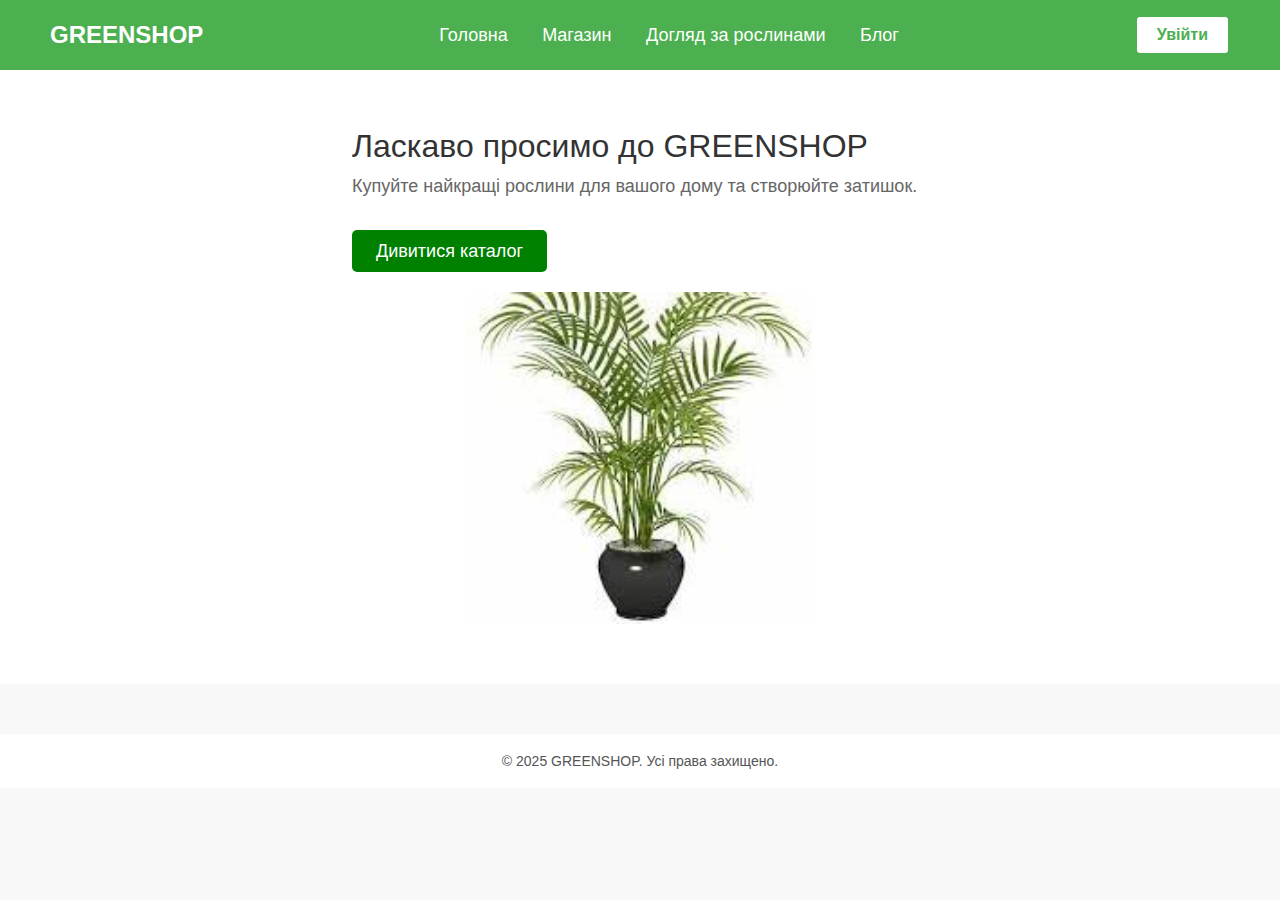
==== index.html @ 8163d5f7 "ДЗ 6.1. Практика inline-block" ====
<!DOCTYPE html>
<html lang="uk">
<head>
    <meta charset="UTF-8">
    <meta name="viewport" content="width=device-width, initial-scale=1.0">
    <title>GREENSHOP</title>
    <link rel="stylesheet" href="css/normalize.css">
    <link rel="stylesheet" href="css/reset.css">
    <link rel="stylesheet" href="css/styles.css">
</head>
<body>
<header class="header">
    <h1 class="logo">GREENSHOP</h1>
    <nav class="nav">
        <ul>
            <li><a href="#">Головна</a></li>
            <li><a href="#">Магазин</a></li>
            <li><a href="#">Догляд за рослинами</a></li>
            <li><a href="#">Блог</a></li>
        </ul>
    </nav>
    <a href="#" class="login-btn">Увійти</a>
</header>
<section class="main-section">
    <div class="text-content">
        <h2>Ласкаво просимо до GREENSHOP</h2>
        <p>Купуйте найкращі рослини для вашого дому та створюйте затишок.</p>
        <a href="#" class="shop-btn">Дивитися каталог</a>
    </div>
    <div class="image-content">
        <img src="images/palm.png" alt="Кімнатна рослина">
    </div>
</section>
<footer class="footer">
    <p>&copy; 2025 GREENSHOP. Усі права захищено.</p>
</footer>

</body>
</html>
---- css/styles.css ----
body {
    font-family: Arial, sans-serif;
    margin: 0;
    padding: 0;
    text-align: center;
    background-color: #f8f8f8;
}
.container {
    width: 80%;
    max-width: 1200px;
    margin: 0 auto;
    text-align: center;
}
.header {
    background: #4CAF50;
    padding: 15px 0;
    text-align: center;
    display: flex;
    justify-content: space-between;
    align-items: center;
    padding: 15px 50px;
}
.logo {
    font-size: 24px;
    font-weight: bold;
    color: white;
}
.nav ul {
    list-style: none;
    padding: 0;
    margin: 0;
}
.nav ul li {
    display: inline-block;
    margin: 0 15px;
}
.nav ul li a {
    color: white;
    text-decoration: none;
    font-size: 18px;
}
.login-btn {
    background: white;
    color: #4CAF50;
    padding: 10px 20px;
    border-radius: 5px;
    text-decoration: none;
    font-weight: bold;
    border: 2px solid #4CAF50;
    transition: 0.3s;
}
.login-btn:hover {
    background: #4CAF50;
    color: white;
}
.main-section {
    padding: 50px 0;
    background: white;
    text-align: center;
    display: flex;
    justify-content: center;
    align-items: center;
    flex-direction: column;
}
.text-content, .image-content {
    display: inline-block;
    vertical-align: middle;
    width: 45%;
    margin: 10px;
    text-align: left;
}
.text-content h2 {
    font-size: 32px;
    color: #333;
}
.text-content p {
    font-size: 18px;
    color: #666;
    margin: 15px 0;
}
.shop-btn {
    display: inline-block;
    background: green;
    color: white;
    padding: 12px 24px;
    text-decoration: none;
    font-size: 18px;
    border-radius: 5px;
    margin-top: 20px;
    transition: 0.3s;
}

.shop-btn:hover {
    background: darkgreen;
}

.image-content img {
    width: 100%;
    max-width: 350px;
    height: auto;
    border-radius: 10px;
    display: block;
    margin: 0 auto;
}
.footer {
    text-align: center;
    padding: 20px;
    background: #fff;
    margin-top: 50px;
    font-size: 14px;
    color: #555;
}
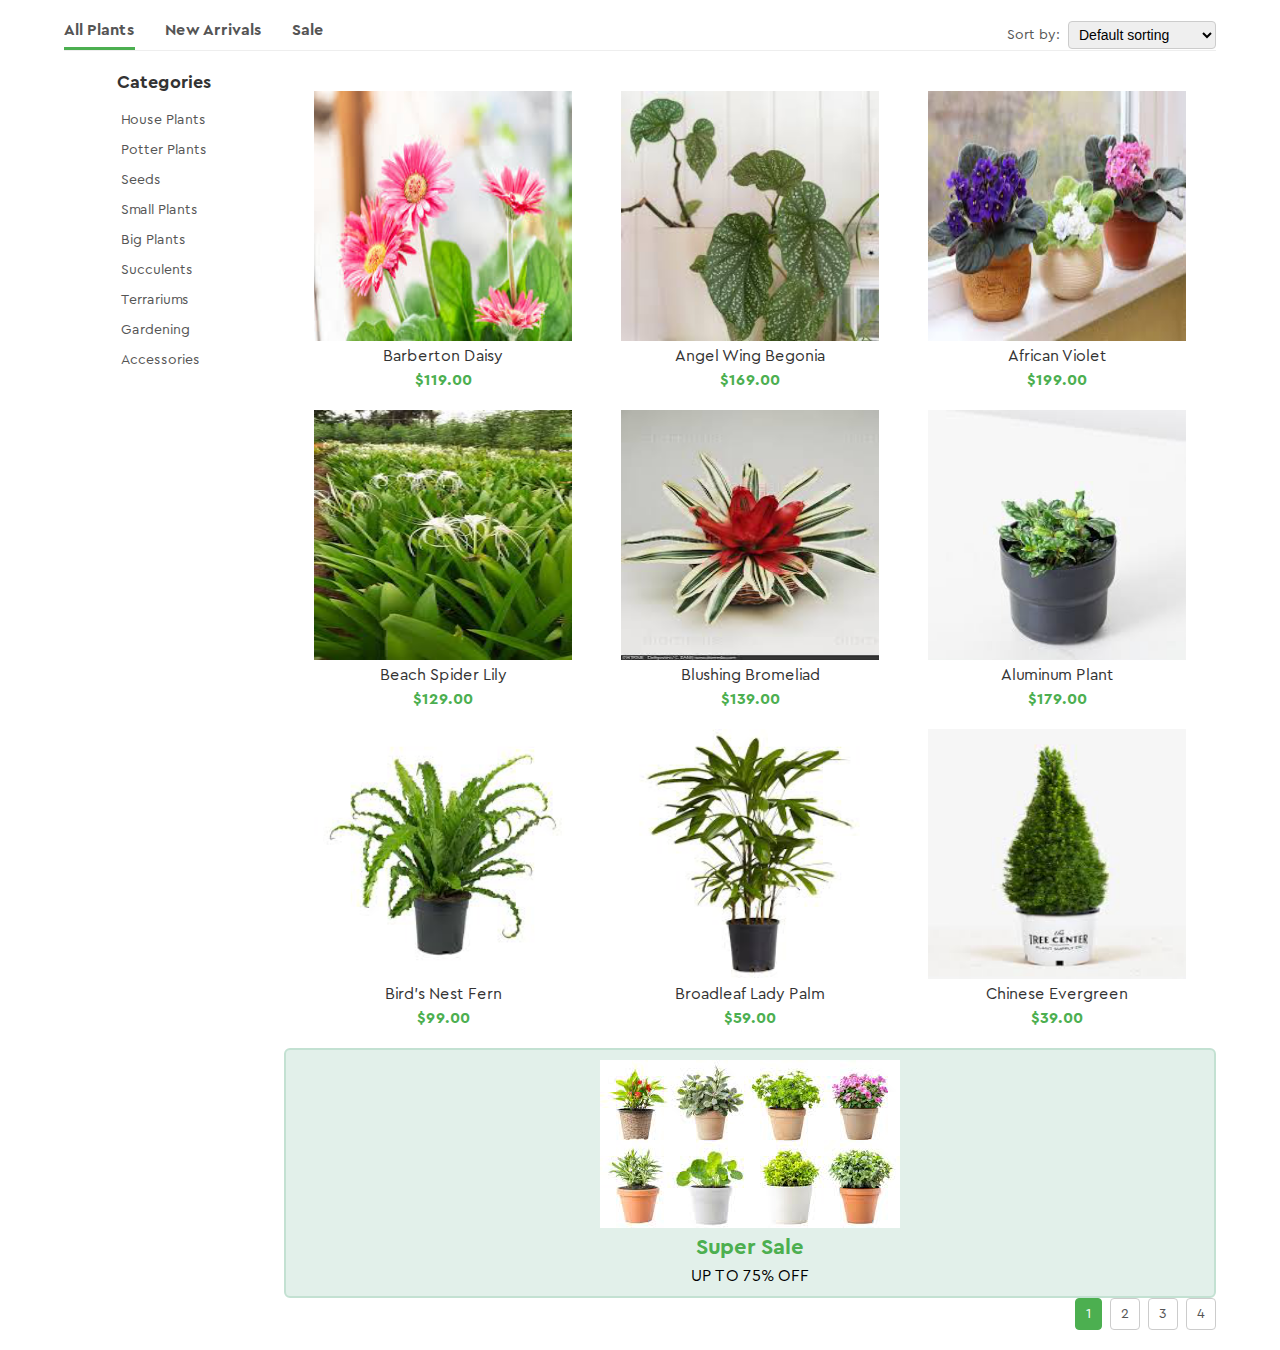
==== commit 20998d73: "ДЗ 7.1. Практика Float та підключення шрифтів" ====
--- a/index.html
+++ b/index.html
@@ -1,39 +1,117 @@
 <!DOCTYPE html>
-<html lang="uk">
+<html lang="en">
 <head>
     <meta charset="UTF-8">
+    <title>GreenShop - Categories</title>
     <meta name="viewport" content="width=device-width, initial-scale=1.0">
-    <title>GREENSHOP</title>
-    <link rel="stylesheet" href="css/normalize.css">
-    <link rel="stylesheet" href="css/reset.css">
     <link rel="stylesheet" href="css/styles.css">
 </head>
 <body>
-<header class="header">
-    <h1 class="logo">GREENSHOP</h1>
-    <nav class="nav">
-        <ul>
-            <li><a href="#">Головна</a></li>
-            <li><a href="#">Магазин</a></li>
-            <li><a href="#">Догляд за рослинами</a></li>
-            <li><a href="#">Блог</a></li>
-        </ul>
-    </nav>
-    <a href="#" class="login-btn">Увійти</a>
-</header>
-<section class="main-section">
-    <div class="text-content">
-        <h2>Ласкаво просимо до GREENSHOP</h2>
-        <p>Купуйте найкращі рослини для вашого дому та створюйте затишок.</p>
-        <a href="#" class="shop-btn">Дивитися каталог</a>
+
+<div class="container">
+    <div class="top-bar">
+        <div class="nav-tabs">
+            <div class="nav-tab active">All Plants</div>
+            <div class="nav-tab">New Arrivals</div>
+            <div class="nav-tab">Sale</div>
+        </div>
+        <div class="sort-box">
+            <span>Sort by:</span>
+            <select>
+                <option value="default">Default sorting</option>
+                <option value="price_asc">Price: Low to High</option>
+                <option value="price_desc">Price: High to Low</option>
+            </select>
+        </div>
     </div>
-    <div class="image-content">
-        <img src="images/palm.png" alt="Кімнатна рослина">
+    <div class="shop-layout">
+        <aside class="sidebar">
+            <h3>Categories</h3>
+            <ul>
+                <li><a href="#">House Plants</a></li>
+                <li><a href="#">Potter Plants</a></li>
+                <li><a href="#">Seeds</a></li>
+                <li><a href="#">Small Plants</a></li>
+                <li><a href="#">Big Plants</a></li>
+                <li><a href="#">Succulents</a></li>
+                <li><a href="#">Terrariums</a></li>
+                <li><a href="#">Gardening</a></li>
+                <li><a href="#">Accessories</a></li>
+            </ul>
+        </aside>
+        <div class="main-content">
+            <div class="image-container">
+                <div class="product-card">
+                    <img src="images/plant1.png" alt="Barberton Daisy">
+                    <h4 class="product-card__title">Barberton Daisy</h4>
+                    <p class="product-card__price">$119.00</p>
+                </div>
+
+                <div class="product-card">
+                    <img src="images/plant2.png" alt="Angel Wing Begonia">
+                    <h4 class="product-card__title">Angel Wing Begonia</h4>
+                    <p class="product-card__price">$169.00</p>
+                </div>
+
+                <div class="product-card">
+                    <img src="images/plant3.png" alt="African Violet">
+                    <h4 class="product-card__title">African Violet</h4>
+                    <p class="product-card__price">$199.00</p>
+                </div>
+
+                <div class="product-card">
+                    <img src="images/plant4.png" alt="Beach Spider Lily">
+                    <h4 class="product-card__title">Beach Spider Lily</h4>
+                    <p class="product-card__price">$129.00</p>
+                </div>
+
+                <div class="product-card">
+                    <img src="images/plant5.png" alt="Blushing Bromeliad">
+                    <h4 class="product-card__title">Blushing Bromeliad</h4>
+                    <p class="product-card__price">$139.00</p>
+                </div>
+
+                <div class="product-card">
+                    <img src="images/plant6.png" alt="Aluminum Plant">
+                    <h4 class="product-card__title">Aluminum Plant</h4>
+                    <p class="product-card__price">$179.00</p>
+                </div>
+
+                <div class="product-card">
+                    <img src="images/plant7.png" alt="Bird's Nest Fern">
+                    <h4 class="product-card__title">Bird's Nest Fern</h4>
+                    <p class="product-card__price">$99.00</p>
+                </div>
+
+                <div class="product-card">
+                    <img src="images/plant8.png" alt="Broadleaf Lady Palm">
+                    <h4 class="product-card__title">Broadleaf Lady Palm</h4>
+                    <p class="product-card__price">$59.00</p>
+                </div>
+
+                <div class="product-card">
+                    <img src="images/plant9.png" alt="Chinese Evergreen">
+                    <h4 class="product-card__title">Chinese Evergreen</h4>
+                    <p class="product-card__price">$39.00</p>
+                </div>
+            </div>
+            <div class="sale-banner">
+                <img src="images/sale-plant.png" alt="Sale Plant">
+                <div class="sale-content">
+                    <h2>Super Sale</h2>
+                    <p>UP TO 75% OFF</p>
+                </div>
+            </div>
+            <div class="pagination">
+                <a href="#" class="active">1</a>
+                <a href="#">2</a>
+                <a href="#">3</a>
+                <a href="#">4</a>
+            </div>
+
+        </div>
     </div>
-</section>
-<footer class="footer">
-    <p>&copy; 2025 GREENSHOP. Усі права захищено.</p>
-</footer>
+</div>
 
 </body>
 </html>--- a/css/styles.css
+++ b/css/styles.css
@@ -1,112 +1,233 @@
-body {
-    font-family: Arial, sans-serif;
+@font-face {
+    font-family: 'CeraPro';
+    src: url('../fonts/CeraPro-Regular.woff2') format('woff2'),
+    url('../fonts/CeraPro-Regular.woff') format('woff');
+    font-weight: 400;
+    font-style: normal;
+}
+
+@font-face {
+    font-family: 'CeraPro';
+    src: url('../fonts/CeraPro-Bold.woff2') format('woff2'),
+    url('../fonts/CeraPro-Bold.woff') format('woff');
+    font-weight: 700;
+    font-style: normal;
+}
+* {
     margin: 0;
     padding: 0;
-    text-align: center;
-    background-color: #f8f8f8;
+    box-sizing: border-box;
+}
+
+body {
+    font-family: 'CeraPro', sans-serif;
+    font-weight: 400;
+    background-color: #fff;
+    color: #333;
+}
+
+a {
+    text-decoration: none;
+    color: inherit;
 }
 .container {
-    width: 80%;
+    width: 90%;
     max-width: 1200px;
     margin: 0 auto;
+    padding: 20px 0;
+}
+.top-bar {
+    display: flex;
+    align-items: center;
+    justify-content: space-between;
+    margin-bottom: 20px;
+    border-bottom: 1px solid #eee;
+}
+
+.nav-tabs {
+    display: flex;
+    gap: 30px;
+}
+
+.nav-tab {
+    position: relative;
+    padding-bottom: 10px;
+    font-weight: 600;
+    color: #555;
+    cursor: pointer;
+}
+
+.nav-tab.active::after {
+    content: "";
+    position: absolute;
+    left: 0;
+    bottom: 0;
+    width: 100%;
+    height: 3px;
+    background-color: #4CAF50;
+}
+
+.sort-box {
+    display: flex;
+    align-items: center;
+    gap: 8px;
+    font-size: 14px;
+    color: #555;
+}
+
+.sort-box select {
+    padding: 4px 6px;
+    font-size: 14px;
+    border: 1px solid #ccc;
+    border-radius: 4px;
+    outline: none;
+}
+
+.shop-layout {
+    display: flex;
+    gap: 20px;
+    margin-top: 20px;
+}
+
+.sidebar {
+    width: 200px;
+    flex-shrink: 0;
+}
+
+.sidebar h3 {
+    margin-bottom: 15px;
+    font-size: 18px;
+    font-weight: 700;
+}
+
+.sidebar ul {
+    list-style: none;
+    margin-bottom: 30px;
+}
+
+.sidebar li {
+    margin-bottom: 10px;
+}
+
+.sidebar li a {
+    color: #555;
+    font-size: 14px;
+    transition: color 0.2s ease;
+}
+.sidebar li a:hover {
+    color: #4CAF50;
+}
+.main-content {
+    flex: 1;
+}
+.products-grid {
+    display: grid;
+    grid-template-columns: repeat(auto-fill, minmax(200px, 1fr));
+    gap: 20px;
+    margin-bottom: 30px;
+}
+
+.product-card {
     text-align: center;
 }
-.header {
-    background: #4CAF50;
-    padding: 15px 0;
+.image-container {
+    display: flex;
+    flex-wrap: wrap;
+    justify-content: space-between;
+    gap: 20px;
+    padding: 20px;
+}
+
+.image-container img {
+    width: 258px;
+    height: 250px;
+    margin-left: 10px;
+    margin-right:10px;
+}
+.product-card__title {
+    font-size: 16px;
+    font-weight: 400;
+    margin-bottom: 4px;
+}
+
+.product-card__price {
+    font-size: 16px;
+    font-weight: 600;
+    color: #4CAF50;
+}
+
+.sidebar {
+    width: 200px;
+    flex-shrink: 0;
+    display: flex;
+    flex-direction: column;
+    align-items: center;
+    height: 100%;
+}
+
+.sidebar ul {
+    flex-grow: 1;
+}
+
+.sale-banner {
+    margin-top: auto;
+    width: 100%;
+    background-color: #E2F0EA;
+    border: 2px solid #c3e1d2;
+    border-radius: 6px;
+    padding: 10px;
     text-align: center;
-    display: flex;
-    justify-content: space-between;
-    align-items: center;
-    padding: 15px 50px;
-}
-.logo {
-    font-size: 24px;
-    font-weight: bold;
-    color: white;
-}
-.nav ul {
-    list-style: none;
-    padding: 0;
-    margin: 0;
-}
-.nav ul li {
+}
+.sale-banner img {
+    max-width: 100%;
+    height: auto;
+}
+.sale-content h2 {
+    font-size: 22px;
+    font-weight: 700;
+    color: #4CAF50;
+    margin-bottom: 5px;
+}
+.sale-content p {
+    font-size: 16px;
+    font-weight: 500;
+    color: black;
+}
+
+.pagination {
+    display: flex;
+    gap: 8px;
+    justify-content: flex-end;
+}
+
+.pagination a {
     display: inline-block;
-    margin: 0 15px;
-}
-.nav ul li a {
-    color: white;
-    text-decoration: none;
-    font-size: 18px;
-}
-.login-btn {
-    background: white;
-    color: #4CAF50;
-    padding: 10px 20px;
-    border-radius: 5px;
-    text-decoration: none;
-    font-weight: bold;
-    border: 2px solid #4CAF50;
-    transition: 0.3s;
-}
-.login-btn:hover {
-    background: #4CAF50;
-    color: white;
-}
-.main-section {
-    padding: 50px 0;
-    background: white;
-    text-align: center;
-    display: flex;
-    justify-content: center;
-    align-items: center;
-    flex-direction: column;
-}
-.text-content, .image-content {
-    display: inline-block;
-    vertical-align: middle;
-    width: 45%;
-    margin: 10px;
-    text-align: left;
-}
-.text-content h2 {
-    font-size: 32px;
-    color: #333;
-}
-.text-content p {
-    font-size: 18px;
-    color: #666;
-    margin: 15px 0;
-}
-.shop-btn {
-    display: inline-block;
-    background: green;
-    color: white;
-    padding: 12px 24px;
-    text-decoration: none;
-    font-size: 18px;
-    border-radius: 5px;
-    margin-top: 20px;
-    transition: 0.3s;
-}
-
-.shop-btn:hover {
-    background: darkgreen;
-}
-
-.image-content img {
-    width: 100%;
-    max-width: 350px;
-    height: auto;
-    border-radius: 10px;
-    display: block;
-    margin: 0 auto;
-}
-.footer {
-    text-align: center;
-    padding: 20px;
-    background: #fff;
-    margin-top: 50px;
-    font-size: 14px;
-    color: #555;
+    padding: 6px 10px;
+    border: 1px solid #ccc;
+    border-radius: 4px;
+    color: #555;
+    font-size: 14px;
+    transition: background-color 0.2s ease;
+}
+
+.pagination a:hover {
+    background-color: #4CAF50;
+    color: #fff;
+    border-color: #4CAF50;
+}
+
+.pagination a.active {
+    background-color: #4CAF50;
+    color: #fff;
+    border-color: #4CAF50;
+}
+
+@media (max-width: 768px) {
+    .shop-layout {
+        flex-direction: column;
+    }
+    .sidebar {
+        width: 100%;
+        margin-bottom: 20px;
+    }
 }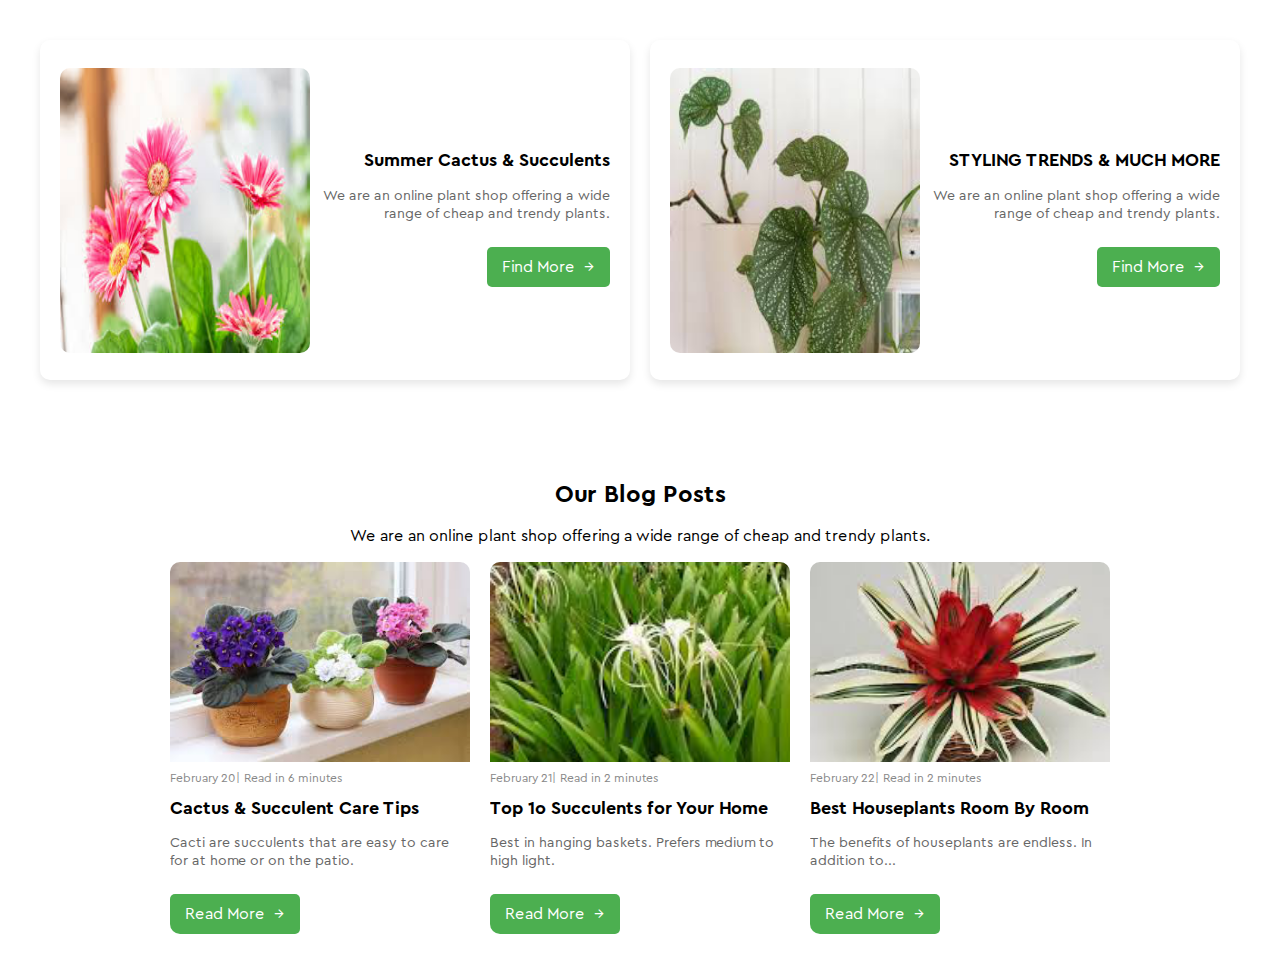
==== commit da99042d: "ДЗ 8.1. Практика FlexBox" ====
--- a/index.html
+++ b/index.html
@@ -7,111 +7,66 @@
     <link rel="stylesheet" href="css/styles.css">
 </head>
 <body>
-
-<div class="container">
-    <div class="top-bar">
-        <div class="nav-tabs">
-            <div class="nav-tab active">All Plants</div>
-            <div class="nav-tab">New Arrivals</div>
-            <div class="nav-tab">Sale</div>
-        </div>
-        <div class="sort-box">
-            <span>Sort by:</span>
-            <select>
-                <option value="default">Default sorting</option>
-                <option value="price_asc">Price: Low to High</option>
-                <option value="price_desc">Price: High to Low</option>
-            </select>
+<section class="top-section">
+<div class="card">
+    <img src="images/plant1.png" alt="Summer Cactus & Succulents">
+    <div class="card-content">
+        <h3>Summer Cactus & Succulents</h3>
+        <p>We are an online plant shop offering a wide range of cheap and trendy plants.</p>
+        <a href="#" class="btn">
+            Find More <i class="fas fa-arrow-right"></i>
+        </a>
+    </div>
+</div>
+    <div class="card">
+        <img src="images/plant2.png" alt="Styling Trends & Much More">
+        <div class="card-content">
+            <h3>STYLING TRENDS & MUCH MORE</h3>
+            <p>We are an online plant shop offering a wide range of cheap and trendy plants.</p>
+            <a href="#" class="btn">
+                Find More <i class="fas fa-arrow-right"></i>
+            </a>
         </div>
     </div>
-    <div class="shop-layout">
-        <aside class="sidebar">
-            <h3>Categories</h3>
-            <ul>
-                <li><a href="#">House Plants</a></li>
-                <li><a href="#">Potter Plants</a></li>
-                <li><a href="#">Seeds</a></li>
-                <li><a href="#">Small Plants</a></li>
-                <li><a href="#">Big Plants</a></li>
-                <li><a href="#">Succulents</a></li>
-                <li><a href="#">Terrariums</a></li>
-                <li><a href="#">Gardening</a></li>
-                <li><a href="#">Accessories</a></li>
-            </ul>
-        </aside>
-        <div class="main-content">
-            <div class="image-container">
-                <div class="product-card">
-                    <img src="images/plant1.png" alt="Barberton Daisy">
-                    <h4 class="product-card__title">Barberton Daisy</h4>
-                    <p class="product-card__price">$119.00</p>
-                </div>
-
-                <div class="product-card">
-                    <img src="images/plant2.png" alt="Angel Wing Begonia">
-                    <h4 class="product-card__title">Angel Wing Begonia</h4>
-                    <p class="product-card__price">$169.00</p>
-                </div>
-
-                <div class="product-card">
-                    <img src="images/plant3.png" alt="African Violet">
-                    <h4 class="product-card__title">African Violet</h4>
-                    <p class="product-card__price">$199.00</p>
-                </div>
-
-                <div class="product-card">
-                    <img src="images/plant4.png" alt="Beach Spider Lily">
-                    <h4 class="product-card__title">Beach Spider Lily</h4>
-                    <p class="product-card__price">$129.00</p>
-                </div>
-
-                <div class="product-card">
-                    <img src="images/plant5.png" alt="Blushing Bromeliad">
-                    <h4 class="product-card__title">Blushing Bromeliad</h4>
-                    <p class="product-card__price">$139.00</p>
-                </div>
-
-                <div class="product-card">
-                    <img src="images/plant6.png" alt="Aluminum Plant">
-                    <h4 class="product-card__title">Aluminum Plant</h4>
-                    <p class="product-card__price">$179.00</p>
-                </div>
-
-                <div class="product-card">
-                    <img src="images/plant7.png" alt="Bird's Nest Fern">
-                    <h4 class="product-card__title">Bird's Nest Fern</h4>
-                    <p class="product-card__price">$99.00</p>
-                </div>
-
-                <div class="product-card">
-                    <img src="images/plant8.png" alt="Broadleaf Lady Palm">
-                    <h4 class="product-card__title">Broadleaf Lady Palm</h4>
-                    <p class="product-card__price">$59.00</p>
-                </div>
-
-                <div class="product-card">
-                    <img src="images/plant9.png" alt="Chinese Evergreen">
-                    <h4 class="product-card__title">Chinese Evergreen</h4>
-                    <p class="product-card__price">$39.00</p>
-                </div>
+</section>
+<section class="blog-section">
+    <h2>Our Blog Posts</h2>
+    <p>We are an online plant shop offering a wide range of cheap and trendy plants.</p>
+    <div class="blog-container">
+   <div class="blog-card">
+       <img src="images/plant3.png" alt="Cactus & Succulent Care Tips">
+    <div class="blog-info">
+        <span>February 20| Read in 6 minutes</span>
+        <h4>Cactus & Succulent Care Tips</h4>
+        <p>Cacti are succulents that are easy to care for at home or on the patio.</p>
+        <a href="#" class="btn">
+            Read More <i class="fas fa-arrow-right"></i>
+        </a>
+    </div>
+   </div>
+        <div class="blog-card">
+            <img src="images/plant4.png" alt="Top 10 Succulents for Your Home">
+            <div class="blog-info">
+                <span>February 21| Read in 2 minutes</span>
+                <h4>Top 1o Succulents for Your Home</h4>
+                <p>Best in hanging baskets. Prefers medium to high light.</p>
+                <a href="#" class="btn">
+                    Read More <i class="fas fa-arrow-right"></i>
+                </a>
             </div>
-            <div class="sale-banner">
-                <img src="images/sale-plant.png" alt="Sale Plant">
-                <div class="sale-content">
-                    <h2>Super Sale</h2>
-                    <p>UP TO 75% OFF</p>
-                </div>
+        </div>
+        <div class="blog-card">
+            <img src="images/plant5.png" alt="Best Houseplants Room By Room">
+            <div class="blog-info">
+                <span>February 22| Read in 2 minutes</span>
+                <h4>Best Houseplants Room By Room</h4>
+                <p>The benefits of houseplants are endless. In addition to...</p>
+                <a href="#" class="btn">
+                    Read More <i class="fas fa-arrow-right"></i>
+                </a>
             </div>
-            <div class="pagination">
-                <a href="#" class="active">1</a>
-                <a href="#">2</a>
-                <a href="#">3</a>
-                <a href="#">4</a>
-            </div>
-
         </div>
     </div>
-</div>
-
+    </section>
 </body>
 </html>--- a/css/styles.css
+++ b/css/styles.css
@@ -13,221 +13,128 @@
     font-weight: 700;
     font-style: normal;
 }
-* {
+body {
+font-family: CeraPro, sans-serif;
     margin: 0;
     padding: 0;
-    box-sizing: border-box;
+    background-color: #f5f5f5;
+    text-align: center;
+}
+    .top-section {
+    display: flex;
+        justify-content: center;
+        gap: 20px;
+        padding: 40px;
+        background-color:white;
+}
+    .card{
+    display:flex;
+    align-items:center;
+    background:#fff;
+    padding:20px;
+    width:580px;
+    height:300px;
+    text-align:left;
+    border-radius:10px;
+    box-shadow:0 4px 8px rgba(0,0,0,.1);
+    }
+    .card img{
+        width:250px;
+        height:285px;
+        border-radius:10px;
+    }
+    .card-content{
+        text-align: right;
+    }
+    .card h3{
+        font-size:18px;
+        margin:15px 0;
+    }
+    .card p{
+        font-size:14px;
+        color:#666;
+    }
+.btn::after {
+    content: " →";  /* Добавляет стрелку */
+    font-size: 16px;
+    margin-left: 5px;
+}
+    .btn {
+        display:inline-block;
+        padding:10px 15px;
+        margin-top:10px;
+        background-color:#4caf50;
+        color:white;
+        text-decoration:none;
+        border-radius:5px;
+    }
+    .blog-section{
+        padding:40px;
+        background-color: #fff;
+    }
+    .blog-section h2 {
+        font-size:24px;
+        margin-bottom: 10px;
+    }
+    .blog-container {
+        display: flex;
+        justify-content: center;
+        gap: 20px;
+        flex-wrap: wrap;
+    }
+    .blog-card {
+        background:#fff;
+        width:300px;
+        text-align: left;
+        border-radius:10px;
+        overflow:hidden;
+        box-show: 0 4px 8 px rgba(0, 0, 0.1);
+    }
+    .blog-card img {
+        width:100%;
+        height:200px;
+        object-fit: cover;
+    }
+    .blog-info{
+        flex-grow: 1;
+    }
+    .blog-info span{
+        font-size: 12px;
+        color:#888;
+    }
+.blog-info h4{
+    font-size:18px;
+    margin: 10px 0;
+}
+.blog-info p{
+    font-size:14px;
+    color:#666;
+}
+.read-more{
+    display:inline-block;
+    margin-top:10px;
+    color:#4caf50;
+    text-decoration:none;
+    font-weight: bold;
+}
+@media screen and (max-width: 1024px) {
+    .blog-card {
+        width: calc(50% - 20px); /* 2 колонки на планшетах */
+    }
 }
 
-body {
-    font-family: 'CeraPro', sans-serif;
-    font-weight: 400;
-    background-color: #fff;
-    color: #333;
+@media screen and (max-width: 768px) {
+    .blog-card {
+        width: 100%;
+    }
+    .top-section {
+        flex-direction: column;
+        align-items: center;
+    }
+    .card {
+        width: 90%;
+    }
+    .btn {
+        width: auto;
+    }
 }
-
-a {
-    text-decoration: none;
-    color: inherit;
-}
-.container {
-    width: 90%;
-    max-width: 1200px;
-    margin: 0 auto;
-    padding: 20px 0;
-}
-.top-bar {
-    display: flex;
-    align-items: center;
-    justify-content: space-between;
-    margin-bottom: 20px;
-    border-bottom: 1px solid #eee;
-}
-
-.nav-tabs {
-    display: flex;
-    gap: 30px;
-}
-
-.nav-tab {
-    position: relative;
-    padding-bottom: 10px;
-    font-weight: 600;
-    color: #555;
-    cursor: pointer;
-}
-
-.nav-tab.active::after {
-    content: "";
-    position: absolute;
-    left: 0;
-    bottom: 0;
-    width: 100%;
-    height: 3px;
-    background-color: #4CAF50;
-}
-
-.sort-box {
-    display: flex;
-    align-items: center;
-    gap: 8px;
-    font-size: 14px;
-    color: #555;
-}
-
-.sort-box select {
-    padding: 4px 6px;
-    font-size: 14px;
-    border: 1px solid #ccc;
-    border-radius: 4px;
-    outline: none;
-}
-
-.shop-layout {
-    display: flex;
-    gap: 20px;
-    margin-top: 20px;
-}
-
-.sidebar {
-    width: 200px;
-    flex-shrink: 0;
-}
-
-.sidebar h3 {
-    margin-bottom: 15px;
-    font-size: 18px;
-    font-weight: 700;
-}
-
-.sidebar ul {
-    list-style: none;
-    margin-bottom: 30px;
-}
-
-.sidebar li {
-    margin-bottom: 10px;
-}
-
-.sidebar li a {
-    color: #555;
-    font-size: 14px;
-    transition: color 0.2s ease;
-}
-.sidebar li a:hover {
-    color: #4CAF50;
-}
-.main-content {
-    flex: 1;
-}
-.products-grid {
-    display: grid;
-    grid-template-columns: repeat(auto-fill, minmax(200px, 1fr));
-    gap: 20px;
-    margin-bottom: 30px;
-}
-
-.product-card {
-    text-align: center;
-}
-.image-container {
-    display: flex;
-    flex-wrap: wrap;
-    justify-content: space-between;
-    gap: 20px;
-    padding: 20px;
-}
-
-.image-container img {
-    width: 258px;
-    height: 250px;
-    margin-left: 10px;
-    margin-right:10px;
-}
-.product-card__title {
-    font-size: 16px;
-    font-weight: 400;
-    margin-bottom: 4px;
-}
-
-.product-card__price {
-    font-size: 16px;
-    font-weight: 600;
-    color: #4CAF50;
-}
-
-.sidebar {
-    width: 200px;
-    flex-shrink: 0;
-    display: flex;
-    flex-direction: column;
-    align-items: center;
-    height: 100%;
-}
-
-.sidebar ul {
-    flex-grow: 1;
-}
-
-.sale-banner {
-    margin-top: auto;
-    width: 100%;
-    background-color: #E2F0EA;
-    border: 2px solid #c3e1d2;
-    border-radius: 6px;
-    padding: 10px;
-    text-align: center;
-}
-.sale-banner img {
-    max-width: 100%;
-    height: auto;
-}
-.sale-content h2 {
-    font-size: 22px;
-    font-weight: 700;
-    color: #4CAF50;
-    margin-bottom: 5px;
-}
-.sale-content p {
-    font-size: 16px;
-    font-weight: 500;
-    color: black;
-}
-
-.pagination {
-    display: flex;
-    gap: 8px;
-    justify-content: flex-end;
-}
-
-.pagination a {
-    display: inline-block;
-    padding: 6px 10px;
-    border: 1px solid #ccc;
-    border-radius: 4px;
-    color: #555;
-    font-size: 14px;
-    transition: background-color 0.2s ease;
-}
-
-.pagination a:hover {
-    background-color: #4CAF50;
-    color: #fff;
-    border-color: #4CAF50;
-}
-
-.pagination a.active {
-    background-color: #4CAF50;
-    color: #fff;
-    border-color: #4CAF50;
-}
-
-@media (max-width: 768px) {
-    .shop-layout {
-        flex-direction: column;
-    }
-    .sidebar {
-        width: 100%;
-        margin-bottom: 20px;
-    }
-}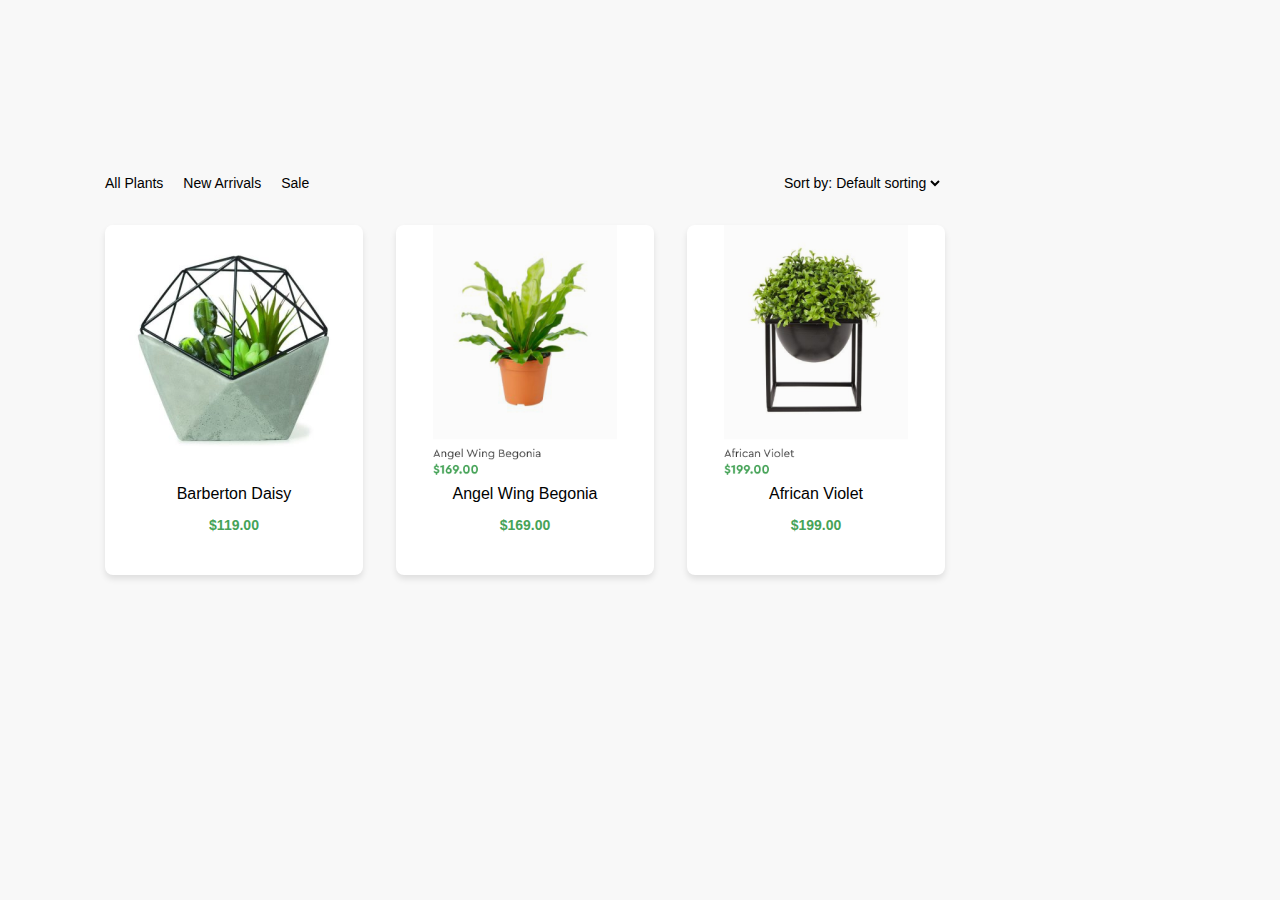
==== commit 9db8d3fb: "Initial commit on HWTest1" ====
--- a/index.html
+++ b/index.html
@@ -7,7 +7,49 @@
     <link rel="stylesheet" href="css/styles.css">
 </head>
 <body>
-<section class="top-section">
+
+<nav class="filter-bar">
+    <ul>
+        <li><a href="#" class="active">All Plants</a></li>
+        <li><a href="#">New Arrivals</a></li>
+        <li><a href="#">Sale</a></li>
+    </ul>
+    <select>
+        <option>Sort by: Default sorting</option>
+        <option>Price: Low to High</option>
+        <option>Price: High to Low</option>
+    </select>
+</nav>
+
+<div class="product-grid">
+    <div class="product-card">
+        <img src="images/plant10.png" alt="Barberton Daisy">
+        <div class="overlay">
+        <h3>Barberton Daisy</h3>
+        <p class="price">$119.00</p>
+        </div>
+    </div>
+
+    <div class="product-card">
+        <img src="images/plant11.png" alt="Angel Wing Begonia">
+        <div class="overlay">
+        <h3>Angel Wing Begonia</h3>
+        <p class="price">$169.00</p>
+        </div>
+    </div>
+
+    <div class="product-card">
+        <img src="images/plant12.png" alt="African Violet">
+        <div class="overlay">
+        <h3>African Violet</h3>
+        <p class="price">$199.00</p>
+        </div>
+    </div>
+</div>
+
+</body>
+</html>
+<!--<section class="top-section">
 <div class="card">
     <img src="images/plant1.png" alt="Summer Cactus & Succulents">
     <div class="card-content">
--- a/css/styles.css
+++ b/css/styles.css
@@ -138,3 +138,132 @@
         width: auto;
     }
 }
+body {
+    font-family: 'Cera Pro', sans-serif;
+    margin: 0;
+    padding: 0;
+    background-color: #f8f8f8;
+}
+
+/* Фильтр */
+.filter-bar {
+    position: absolute;
+    top: 171px;
+    left: 105px;
+    width: 838px;
+    height: 23px;
+    display: flex;
+    justify-content: space-between;
+    align-items: center;
+}
+
+/* Меню фильтра */
+.filter-bar ul {
+    list-style: none;
+    padding: 0;
+    margin: 0;
+    display: flex;
+    gap: 20px;
+}
+
+/* Общие стили для ссылок в меню */
+/* Общие стили для ссылок в меню */
+.filter-bar ul li {
+    position: relative;
+    display: inline-block;
+}
+
+.filter-bar ul li a {
+    text-decoration: none;
+    color: black;
+    font-family: 'Cera Pro', sans-serif;
+    font-size: 14px;
+    font-weight: normal;
+    white-space: nowrap;
+    transition: color 0.3s ease;
+}
+
+/* Зеленая линия (изначально скрыта) */
+.filter-bar ul li a::after {
+    content: "";
+    position: absolute;
+    left: 0;
+    bottom: -3px;
+    width: 100%; /* Сразу равна длине текста */
+    height: 2px;
+    background-color: transparent; /* Прозрачная по умолчанию */
+    transition: background-color 0.1s ease; /* Мгновенное появление */
+}
+
+/* При наведении текст становится зеленым */
+.filter-bar ul li a:hover {
+    color: #46A358;
+}
+
+/* При наведении линия мгновенно становится зеленой */
+.filter-bar ul li a:hover::after {
+    background-color: #46A358; /* Показываем линию */
+}
+
+
+/* Сортировка */
+.filter-bar select {
+    font-family: 'Cera Pro', sans-serif;
+    font-size: 14px;
+    border: none;
+    background: transparent;
+    cursor: pointer;
+}
+
+/* Контейнер для товаров */
+.product-grid {
+    position: absolute;
+    top: 225px;
+    left: 105px;
+    width: 840px;
+    height: 350px;
+    display: flex;
+    justify-content: space-between;
+    align-items: flex-start;
+    gap: 33px;
+}
+
+/* Карточка товара */
+.product-card {
+    position: relative;
+    width: 258px;
+    height: 350px;
+    background: white;
+    border-radius: 8px;
+    box-shadow: 0 4px 6px rgba(0, 0, 0, 0.1);
+    display: flex;
+    flex-direction: column;
+    align-items: center;
+    text-align: center;
+    overflow: hidden;
+    transition: transform 0.3s ease;
+}
+
+/* Заголовки */
+.product-card h3 {
+    font-family: 'Cera Pro', sans-serif;
+    font-size: 16px;
+    font-weight: normal;
+    margin: 10px 0 5px 0;
+}
+
+/* Цена */
+.product-card .price {
+    font-family: 'Cera Pro', sans-serif;
+    font-size: 14px;
+    font-weight: bold;
+    color: #46A358;
+    margin-bottom: 10px;
+}
+
+/* Изображение товара */
+.product-card img {
+    width: 250px;
+    height: 250px;
+    object-fit: contain;
+}}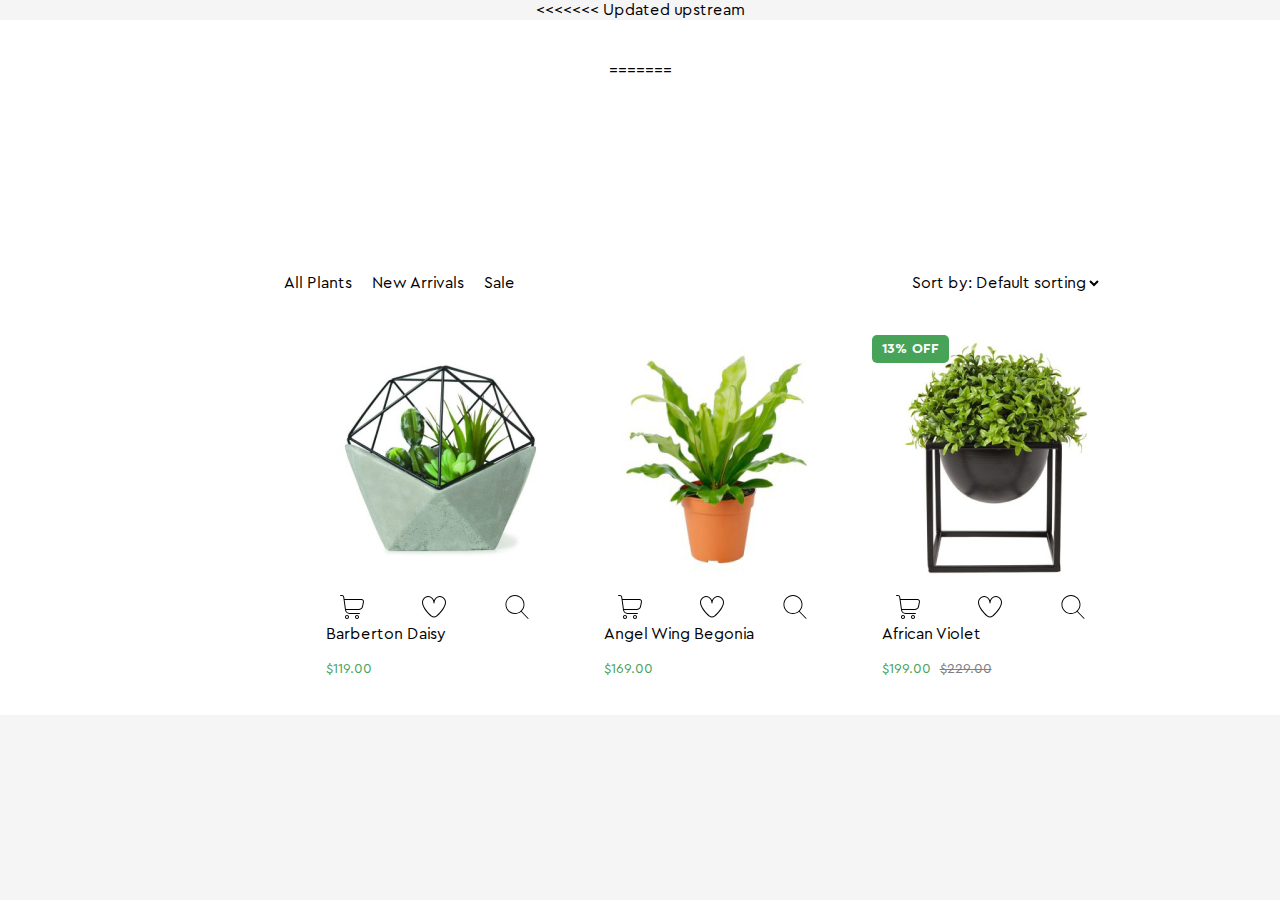
==== commit 42f41b5b: "ДЗ 9.1. Практика позиціювання з використанням відносних одиниць" ====
--- a/index.html
+++ b/index.html
@@ -7,7 +7,10 @@
     <link rel="stylesheet" href="css/styles.css">
 </head>
 <body>
-
+<<<<<<< Updated upstream
+<section class="top-section">
+=======
+<div class="products-container">
 <nav class="filter-bar">
     <ul>
         <li><a href="#" class="active">All Plants</a></li>
@@ -20,36 +23,49 @@
         <option>Price: High to Low</option>
     </select>
 </nav>
+    <div class="product-grid">
+        <!-- Первая карточка -->
+        <div class="product-card">
+            <img src="images/plant10.png" alt="Barberton Daisy">
+            <div class="product-icons">
+                <img src="images/cart.svg" alt="Cart">
+                <img src="images/heart.svg" alt="Like">
+                <img src="images/search.svg" alt="Search">
+            </div>
+            <p class="name">Barberton Daisy</p>
+            <p class="price">$119.00</p>
+        </div>
 
-<div class="product-grid">
-    <div class="product-card">
-        <img src="images/plant10.png" alt="Barberton Daisy">
-        <div class="overlay">
-        <h3>Barberton Daisy</h3>
-        <p class="price">$119.00</p>
+        <!-- Вторая карточка -->
+        <div class="product-card">
+            <img src="images/plant11.png" alt="Angel Wing Begonia">
+            <div class="product-icons">
+                <img src="images/cart.svg" alt="Cart">
+                <img src="images/heart.svg" alt="Like">
+                <img src="images/search.svg" alt="Search">
+            </div>
+            <p class="name">Angel Wing Begonia</p>
+            <p class="price">$169.00</p>
+        </div>
+
+        <!-- Третья карточка со скидкой -->
+        <div class="product-card">
+            <div class="discount-badge">13% OFF</div>  <!-- Бейдж скидки -->
+            <img src="images/plant12.png" alt="African Violet">
+            <div class="product-icons">
+                <img src="images/cart.svg" alt="Cart">
+                <img src="images/heart.svg" alt="Like">
+                <img src="images/search.svg" alt="Search">
+            </div>
+            <p class="name">African Violet</p>
+            <p class="price">$199.00 <span class="old-price">$229.00</span></p>
         </div>
     </div>
-
-    <div class="product-card">
-        <img src="images/plant11.png" alt="Angel Wing Begonia">
-        <div class="overlay">
-        <h3>Angel Wing Begonia</h3>
-        <p class="price">$169.00</p>
-        </div>
     </div>
-
-    <div class="product-card">
-        <img src="images/plant12.png" alt="African Violet">
-        <div class="overlay">
-        <h3>African Violet</h3>
-        <p class="price">$199.00</p>
-        </div>
-    </div>
-</div>
-
 </body>
 </html>
 <!--<section class="top-section">
+>>>>>>> Stashed changes
 <div class="card">
     <img src="images/plant1.png" alt="Summer Cactus & Succulents">
     <div class="card-content">
--- a/css/styles.css
+++ b/css/styles.css
@@ -88,7 +88,7 @@
         text-align: left;
         border-radius:10px;
         overflow:hidden;
-        box-show: 0 4px 8 px rgba(0, 0, 0.1);
+        box-shadow: 0 4px 8px rgba(0, 0, 0, 0.1);
     }
     .blog-card img {
         width:100%;
@@ -127,6 +127,7 @@
     .blog-card {
         width: 100%;
     }
+}
     .top-section {
         flex-direction: column;
         align-items: center;
@@ -137,133 +138,182 @@
     .btn {
         width: auto;
     }
-}
+<<<<<<< Updated upstream
+}
+=======
 body {
-    font-family: 'Cera Pro', sans-serif;
+    font-family: 'CeraPro', sans-serif;
     margin: 0;
     padding: 0;
-    background-color: #f8f8f8;
-}
-
-/* Фильтр */
+    background-color: transparent;
+}
+*,
+*::before,
+*::after {
+    box-sizing: border-box;
+}
+/* Главный контейнер */
+.products-container {
+    width: 838px;
+    position: relative; /* Чтобы `filter-bar` был относительно него */
+    padding-top: 225px; /* Оставляем место для `filter-bar` и `product-grid` */
+    margin-left: 105px; /* Делаем отступ слева 105px */
+}
+
+/* Фильтр (меню) */
 .filter-bar {
     position: absolute;
-    top: 171px;
-    left: 105px;
+    top: 171px; /* Меню фиксируется на 171px */
     width: 838px;
     height: 23px;
     display: flex;
     justify-content: space-between;
     align-items: center;
+    background-color: transparent;
+    z-index: 10;
+    padding: 5px 10px;
 }
 
 /* Меню фильтра */
 .filter-bar ul {
     list-style: none;
+    display: flex;
+    gap: 20px;
     padding: 0;
     margin: 0;
-    display: flex;
-    gap: 20px;
-}
-
-/* Общие стили для ссылок в меню */
-/* Общие стили для ссылок в меню */
-.filter-bar ul li {
-    position: relative;
-    display: inline-block;
-}
-
-.filter-bar ul li a {
+}
+
+.filter-bar a {
     text-decoration: none;
     color: black;
-    font-family: 'Cera Pro', sans-serif;
+    padding: 3px 0; /* Немного отступа, чтобы линия не прилегала к тексту */
+    transition: color 0.3s; /* Плавный переход цвета */
+}
+
+.filter-bar a:hover {
+    color: #46A358;
+    border-bottom: 2px solid #46A358; /* Зеленая линия снизу при наведении */
+}
+.filter-bar select {
+    border: none;
+    outline: none;
+    background: transparent;
+    font-family: inherit;
+    font-size: inherit;
+    cursor: pointer;
+}
+/* Контейнер товаров */
+.product-grid {
+    display: grid;
+    grid-template-columns: repeat(3, 258px);
+    grid-template-rows: 350px;
+    gap: 20px;
+    justify-content: center;
+    align-items: center;
+    width: 838px;
+}
+
+/* Карточка товара */
+.product-card {
+    width: 258px;          /* Размер карточки (пример) */
+    /* Высоту можешь задать или оставить auto */
+    background-color: transparent;
+    text-align: center;    /* По умолчанию содержимое будет по центру */
+    padding: 10px;         /* Внутренний отступ, если нужно */
+    margin: 0 20px;        /* Отступ между карточками */
+    box-sizing: border-box;
+}
+
+/* Изображение */
+.product-card img {
+    display: block;
+    margin: 0 auto;        /* Горизонтальное выравнивание по центру */
+    width: 250px;
+    height: 250px;
+    background-color: transparent;
+}
+
+.name, .price {
+    text-align: left;      /* Выровнять текст по левому краю */
+    margin-left: 10px;     /* Небольшой отступ слева */
+    margin-right: 10px;    /* Чтобы текст не прилипал справа */
+    box-sizing: border-box;
+}
+.name {
+    font-weight: normal;
+    margin-top: 5px;
+}
+
+.price {
     font-size: 14px;
-    font-weight: normal;
-    white-space: nowrap;
-    transition: color 0.3s ease;
-}
-
-/* Зеленая линия (изначально скрыта) */
-.filter-bar ul li a::after {
-    content: "";
-    position: absolute;
-    left: 0;
-    bottom: -3px;
-    width: 100%; /* Сразу равна длине текста */
-    height: 2px;
-    background-color: transparent; /* Прозрачная по умолчанию */
-    transition: background-color 0.1s ease; /* Мгновенное появление */
-}
-
-/* При наведении текст становится зеленым */
-.filter-bar ul li a:hover {
-    color: #46A358;
-}
-
-/* При наведении линия мгновенно становится зеленой */
-.filter-bar ul li a:hover::after {
-    background-color: #46A358; /* Показываем линию */
-}
-
-
-/* Сортировка */
-.filter-bar select {
-    font-family: 'Cera Pro', sans-serif;
-    font-size: 14px;
-    border: none;
-    background: transparent;
-    cursor: pointer;
-}
-
-/* Контейнер для товаров */
-.product-grid {
-    position: absolute;
-    top: 225px;
-    left: 105px;
-    width: 840px;
-    height: 350px;
-    display: flex;
-    justify-content: space-between;
-    align-items: flex-start;
-    gap: 33px;
-}
-
-/* Карточка товара */
+    color: #46A358;        /* Зеленый цвет для цены */
+    margin-top: 3px;
+}
 .product-card {
     position: relative;
     width: 258px;
     height: 350px;
-    background: white;
-    border-radius: 8px;
-    box-shadow: 0 4px 6px rgba(0, 0, 0, 0.1);
-    display: flex;
-    flex-direction: column;
-    align-items: center;
+    background: transparent;
     text-align: center;
     overflow: hidden;
-    transition: transform 0.3s ease;
-}
-
-/* Заголовки */
-.product-card h3 {
-    font-family: 'Cera Pro', sans-serif;
-    font-size: 16px;
-    font-weight: normal;
-    margin: 10px 0 5px 0;
-}
-
-/* Цена */
-.product-card .price {
-    font-family: 'Cera Pro', sans-serif;
+    transition: transform 0.3s ease-in-out;
+}
+
+/* Эффект увеличения карточки при наведении */
+.product-card:hover {
+    transform: scale(1.05);
+}
+
+/* Стили для блока с иконками */
+.product-icons {
+    display: flex;
+    justify-content: center;  /* Центрируем иконки */
+    gap: 10px;  /* Расстояние между иконками */
+    margin-top: 10px; /* Отступ сверху */
+}
+
+.product-icons img {
+    width: 24px; /* Размер иконок */
+    height: 24px;
+    cursor: pointer; /* Добавляем курсор */
+    transition: transform 0.3s ease; /* Анимация */
+}
+
+.product-icons img:hover {
+    transform: scale(1.2); /* Увеличение при наведении */
+}
+}
+.icon-cart {
+    width: 30px;
+    height: 30px;
+}
+.icon-heart {
+    width: 24px;
+    height: 24px;
+}
+/* Показываем иконки при наведении */
+.product-card:hover .product-icons {
+    opacity: 1;
+}
+
+/* Стили для скидки */
+.discount-badge {
+    position: absolute;
+    top: 10px;
+    left: 10px;
+    background: #46A358;
+    color: white;
+    padding: 5px 10px;
     font-size: 14px;
     font-weight: bold;
-    color: #46A358;
-    margin-bottom: 10px;
-}
-
-/* Изображение товара */
-.product-card img {
-    width: 250px;
-    height: 250px;
-    object-fit: contain;
-}}+    border-radius: 5px;
+}
+
+/* Стили для старой цены */
+.old-price {
+    color: gray;
+    text-decoration: line-through;
+    font-size: 14px;
+    margin-left: 5px;
+}
+>>>>>>> Stashed changes
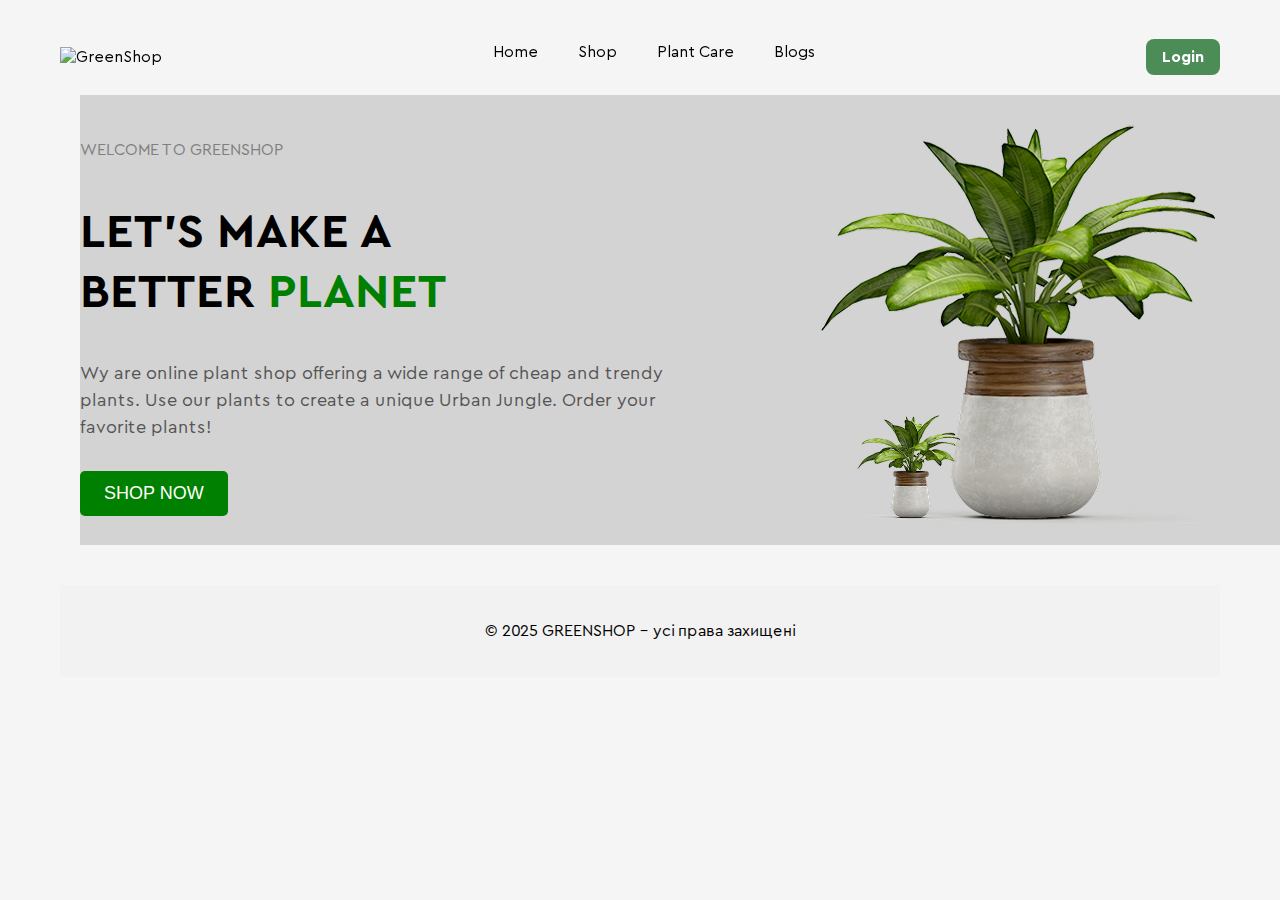
==== commit 594fe87d: "ДЗ 10.1. Багаторівневе меню" ====
--- a/index.html
+++ b/index.html
@@ -7,61 +7,129 @@
     <link rel="stylesheet" href="css/styles.css">
 </head>
 <body>
-<<<<<<< Updated upstream
-<section class="top-section">
-=======
-<div class="products-container">
-<nav class="filter-bar">
-    <ul>
-        <li><a href="#" class="active">All Plants</a></li>
-        <li><a href="#">New Arrivals</a></li>
-        <li><a href="#">Sale</a></li>
-    </ul>
-    <select>
-        <option>Sort by: Default sorting</option>
-        <option>Price: Low to High</option>
-        <option>Price: High to Low</option>
-    </select>
-</nav>
-    <div class="product-grid">
-        <!-- Первая карточка -->
-        <div class="product-card">
-            <img src="images/plant10.png" alt="Barberton Daisy">
-            <div class="product-icons">
-                <img src="images/cart.svg" alt="Cart">
-                <img src="images/heart.svg" alt="Like">
-                <img src="images/search.svg" alt="Search">
-            </div>
-            <p class="name">Barberton Daisy</p>
-            <p class="price">$119.00</p>
-        </div>
+<!-- Шапка сайту з логотипом -->
+<div class="container">
+<header class="header">
+    <div class="logo">
+        <img src="images/logo.png" alt="GreenShop">
+    </div>
 
-        <!-- Вторая карточка -->
-        <div class="product-card">
-            <img src="images/plant11.png" alt="Angel Wing Begonia">
-            <div class="product-icons">
-                <img src="images/cart.svg" alt="Cart">
-                <img src="images/heart.svg" alt="Like">
-                <img src="images/search.svg" alt="Search">
-            </div>
-            <p class="name">Angel Wing Begonia</p>
-            <p class="price">$169.00</p>
-        </div>
+    <!-- Навігація -->
+    <nav>
+        <ul class="list">
+            <li>
+                <a href="index.html">Home</a>
+            </li>
+            <li>
+                <a href="shop.html">Shop</a>
+            </li>
+            <li>
+                <a href="plant_care.html">Plant Care</a>
+                <ul class="dropdown">
+                    <li><a href="#">Drainage</a></li>
+                    <li><a href="#">Fungicides</a></li>
+                    <li><a href="#">Fertilizer</a></li>
+                    <li class="has-submenu active">
+                        <a href="#">Priming<svg width="10" height="6" viewBox="0 0 7 10" fill="white" xmlns="http://www.w3.org/2000/svg">
+                            <path d="M6.79141 9.05421C7.02467 9.26992 7.02548 9.6204 6.79322 9.83704C6.58208 10.034 6.251 10.0525 6.01729 9.89219L5.95032 9.83873L1.14237 5.39264C0.929677 5.19596 0.910329 4.88737 1.08433 4.67032L1.14233 4.60816L5.95028 0.161336C6.18353 -0.0543896 6.56091 -0.0536639 6.79319 0.162956C7.00435 0.359884 7.0229 0.667444 6.84929 0.883814L6.79144 0.945788L2.40784 5.00061L6.79141 9.05421Z" fill="white"/>
+                        </svg></a>
+                        <ul class="dropdown-level-2">
+                            <li><a href="#">Universal</a></li>
+                            <li><a href="#">For Ficus</a></li>
+                            <li><a href="#">For Cacti</a></li>
+                            <li><a href="#">For Citrus</a></li>
+                            <li><a href="#">For those in bloom</a></li>
+                            <li><a href="#">For Orchids</a></li>
+                        </ul>
+                    </li>
+                </ul>
+            </li>
+            <li>
+                <a href="blogs.html">Blogs</a>
+            </li>
+        </ul>
+    </nav>
 
-        <!-- Третья карточка со скидкой -->
-        <div class="product-card">
-            <div class="discount-badge">13% OFF</div>  <!-- Бейдж скидки -->
-            <img src="images/plant12.png" alt="African Violet">
-            <div class="product-icons">
-                <img src="images/cart.svg" alt="Cart">
-                <img src="images/heart.svg" alt="Like">
-                <img src="images/search.svg" alt="Search">
-            </div>
-            <p class="name">African Violet</p>
-            <p class="price">$199.00 <span class="old-price">$229.00</span></p>
-        </div>
+    <!-- Кнопка Login (приклад) -->
+    <div class="login-btn">
+        <a href="registration.html">Login</a>
+    </div>
+</header>
+
+<!-- Основний контент сторінки -->
+<div class="container">
+<section class="main-container">
+     <div class="text-content">
+         <p class="welcome-text">WELCOME TO GREENSHOP</p>
+         <h1 class="main-heading">LET'S MAKE A <br> BETTER <span class="highlight">PLANET</span></h1>
+         <p class="description">Wу are online plant shop offering a wide range of cheap and trendy plants.
+         Use our plants to create a unique Urban Jungle. Order your favorite plants!</p>
+         <button class="shop-button">SHOP NOW</button>
+     </div>
+    <div class="image-container">
+        <img src="images/01 2.png" alt="Small image" class="small-image">
+        <img src="images/01 1.png" alt="Big image" class="big-image">
     </div>
     </div>
+    </section>
+
+<!-- Підвал сайту -->
+<footer>
+    <p>&copy; 2025 GREENSHOP – усі права захищені</p>
+</footer>
+<!--<section class="top-section">-->
+<!--<div class="products-container">-->
+<!--<nav class="filter-bar">-->
+<!--    <ul>-->
+<!--        <li><a href="#" class="active">All Plants</a></li>-->
+<!--        <li><a href="#">New Arrivals</a></li>-->
+<!--        <li><a href="#">Sale</a></li>-->
+<!--    </ul>-->
+<!--    <select>-->
+<!--        <option>Sort by: Default sorting</option>-->
+<!--        <option>Price: Low to High</option>-->
+<!--        <option>Price: High to Low</option>-->
+<!--    </select>-->
+<!--</nav>-->
+<!--    <div class="product-grid">-->
+<!--        &lt;!&ndash; Первая карточка &ndash;&gt;-->
+<!--        <div class="product-card">-->
+<!--            <img src="images/plant10.png" alt="Barberton Daisy">-->
+<!--            <div class="product-icons">-->
+<!--                <img src="images/cart.svg" alt="Cart">-->
+<!--                <img src="images/heart.svg" alt="Like">-->
+<!--                <img src="images/search.svg" alt="Search">-->
+<!--            </div>-->
+<!--            <p class="name">Barberton Daisy</p>-->
+<!--            <p class="price">$119.00</p>-->
+<!--        </div>-->
+
+<!--        &lt;!&ndash; Вторая карточка &ndash;&gt;-->
+<!--        <div class="product-card">-->
+<!--            <img src="images/plant11.png" alt="Angel Wing Begonia">-->
+<!--            <div class="product-icons">-->
+<!--                <img src="images/cart.svg" alt="Cart">-->
+<!--                <img src="images/heart.svg" alt="Like">-->
+<!--                <img src="images/search.svg" alt="Search">-->
+<!--            </div>-->
+<!--            <p class="name">Angel Wing Begonia</p>-->
+<!--            <p class="price">$169.00</p>-->
+<!--        </div>-->
+
+<!--        &lt;!&ndash; Третья карточка со скидкой &ndash;&gt;-->
+<!--        <div class="product-card">-->
+<!--            <div class="discount-badge">13% OFF</div>  &lt;!&ndash; Бейдж скидки &ndash;&gt;-->
+<!--            <img src="images/plant12.png" alt="African Violet">-->
+<!--            <div class="product-icons">-->
+<!--                <img src="images/cart.svg" alt="Cart">-->
+<!--                <img src="images/heart.svg" alt="Like">-->
+<!--                <img src="images/search.svg" alt="Search">-->
+<!--            </div>-->
+<!--            <p class="name">African Violet</p>-->
+<!--            <p class="price">$199.00 <span class="old-price">$229.00</span></p>-->
+<!--        </div>-->
+<!--    </div>-->
+<!--    </div>-->
 </body>
 </html>
 <!--<section class="top-section">
--- a/css/styles.css
+++ b/css/styles.css
@@ -1,3 +1,340 @@
+/* Згадка про скидання відступів та шрифтів (опційно) */
+/** {*/
+/*    margin: 0;*/
+/*    padding: 0;*/
+/*    box-sizing: border-box;*/
+/*}*/
+
+body {
+    font-family: Arial, sans-serif;
+}
+.container {
+    max-width: 1200px;
+    margin: 0 auto;
+    padding: 0 20px; /* Отступы по бокам */
+}
+/* Шапка сайту */
+.header {
+    width: 100%;
+    max-width: 1200px;
+    height: 53px;
+    position: fixed;
+    top: 30px;
+    left: 50%;
+    transform: translateX(-50%);
+    background-color: transparent !important; /* Принудительная прозрачность */
+    display: flex;
+    align-items: center;
+    justify-content: space-between;
+    padding: 0 20px;
+    box-shadow: none !important; /* Убираем возможные тени */
+    border: none; /* Если есть рамка */
+    z-index: 1000;
+}
+/* Общий контейнер */
+.main-container {
+    width: 1200px;
+    height: 450px;
+    margin: 95px auto 40px auto; /* Добавляем отступ снизу */
+    display: flex;
+    align-items: center;
+    background-color: lightgrey;
+    justify-content: space-between;
+}
+
+/* Текстовый блок */
+.welcome-text {
+    font-size: 16px;
+    text-transform: uppercase;
+    color: gray;
+    margin-bottom: 10px;
+    margin-left: 0; /* Убираем лишний отступ */
+}
+
+.text-content {
+    width: 50%;
+    display: flex;
+    flex-direction: column;
+    align-items: flex-start; /* Выровнять весь текст влево */
+    text-align: left;
+    margin-left: 0; /* Убираем отступ */
+    padding-left: 0; /* Убираем возможный внутренний отступ */
+}
+
+.main-heading {
+    font-size: 48px;
+    font-weight: bold;
+    margin-bottom: 20px;
+    margin-left: 0; /* Убираем отступ */
+    text-align: left; /* Выравниваем */
+}
+
+.highlight {
+    color: green; /* Цвет слова PLANET */
+}
+
+.description {
+    font-size: 18px;
+    line-height: 1.5;
+    color: #555;
+    margin-bottom: 30px; /* Увеличиваем отступ */
+}
+
+.shop-button {
+    background-color: green;
+    color: white;
+    border: none;
+    padding: 12px 24px;
+    font-size: 18px;
+    cursor: pointer;
+    border-radius: 5px;
+}
+
+/* Контейнер изображений */
+
+.image-container {
+    display: flex;
+    align-items: flex-end; /* Выравниваем изображения по нижнему краю */
+    position: relative;
+}
+/* Большая картинка */
+.big-image {
+    max-width: 507px;
+    height: auto;
+}
+
+/* Маленькая картинка */
+.small-image {
+    position: absolute;
+    width: 135px;
+    height: 135px;
+    bottom: 15px; /* Выравниваем по нижнему краю */
+    right: 300px; /* Двигаем влево, если нужно */
+}
+.logo a {
+    text-decoration: none;
+    font-size: 1.5rem;
+    font-weight: bold;
+    color: #39A66D; /* Наприклад, зелений відтінок */
+}
+
+/* Стили для списка */
+.list {
+    list-style: none;
+    display: flex;
+    align-items: center;
+    justify-content: center;
+    gap: 40px;
+    padding: 0;
+}
+.list > li {
+    position: relative;
+    padding-bottom: 10px;
+}
+.list > li:hover {
+    border-bottom: 3px solid green;
+}
+.list li a:hover {
+    font-weight: 700; /* шрифт становится жирным */
+}
+/* Стили для первог уровня выпадающего меню */
+.dropdown {
+    position: absolute;
+    top: calc(100% + 5px);   /* Отступ 5px вниз от основного пункта */
+    left: 0;                 /* Начинаем позиционировать от левого края родителя */
+    /* Вместо фиксированного width/height задаём min-width и auto-height */
+    min-width: 188px;        /* Меню не будет уже 188px, но может расти выше */
+    /* Убираем жёсткую height: 143px; чтобы меню подстраивалось под контент */
+
+    background-color: #EDF6EE;
+    /* Можно добавить лёгкую обводку или закругление углов */
+    box-shadow: 0 4px 6px rgba(0,0,0,0.1);
+
+    display: none;           /* Скрыто по умолчанию */
+    list-style: none;
+    margin: 0;               /* Убираем внешние отступы */
+    padding: 10px 0;         /* Вертикальные отступы (верх/низ) */
+    text-align: left;        /* Текст прижат влево */
+}
+
+/* Стили пунктов в меню, чтобы текст смотрелся аккуратнее */
+.dropdown li {
+    padding: 8px 16px;       /* Внутренние отступы у каждого li */
+    color: #333;             /* Тёмный текст на светлом фоне */
+    font-size: 16px;         /* Размер шрифта, примерно как на скриншоте */
+}
+
+.dropdown li:hover {
+    color: black;
+    font-weight: bold;
+}
+
+.dropdown li.has-submenu a {
+    display: flex;
+    position: relative;
+    padding-right: 30px;
+    color: #333;
+    text-decoration: none;
+    white-space: nowrap;
+}
+.dropdown li.has-submenu a:hover {
+    background-color: #39A66D;
+    color: #fff;
+    font-weight: bold;
+}
+.dropdown li.has-submenu a svg{
+    position: absolute;
+    top: 50%;
+    right: 6px;
+    transform: translateY(-50%);
+    width: 10px;
+    height: 6px;
+    fill: #333;
+}
+/* Стили для второго уровня подменю */
+.dropdown-level-2 {
+    position: absolute;
+    top: 0;
+    left: 100%;
+    list-style-type: none;
+    margin: 0;
+    padding: 10px 0;
+    min-width: 200px;
+    background-color: #EDF6EE;
+    color: #333;
+    box-shadow: 0 4px 6px rgba(0, 0, 0, 0.1);
+    display: none;
+    text-align: left;
+}
+.dropdown-level-2 li {
+    padding: 8px 16px;
+    font-size: 16px;
+}
+.dropdown-level-2 li a{
+    background-color: #EDF6EE !important;
+    color: #333 !important;
+}
+.dropdown-level-2 li:hover {
+    background-color: #dce7db;
+}
+.dropdown li:hover > .dropdown-level-2 {
+    display: block;
+}
+/* Показываем первый уровень меню при наведении */
+.list li:hover > .dropdown {
+    display: block;
+}
+
+/* Показываем второй уровень подменю при наведении */
+.dropdown li:hover > .dropdown-level-2 {
+    display: block;
+}
+
+/* Убираем стандартное подчеркивание ссылок */
+.list a {
+    text-decoration: none;
+    color: black;
+}
+/* Стили при наведении */
+.list li a:hover {
+    font-weight: bold;
+    color: black;
+}
+
+.login-btn {
+    display: flex;
+    align-items: center;
+    justify-content: center;
+}
+.login-btn a {
+    display: flex;
+    align-items: center;
+    justify-content: center;
+    gap: 8px; /* Расстояние между иконкой и текстом */
+    padding: 8px 16px;
+    background-color: #4C8C57; /* Зеленый фон */
+    color: #fff;
+    font-size: 16px;
+    font-weight: bold;
+    text-decoration: none;
+    border-radius: 8px; /* Закругленные углы */
+    border: none;
+    cursor: pointer;
+    transition: background-color 0.3s ease;
+}
+
+/* Добавляем hover-эффект */
+.login-btn a:hover {
+    background-color: #3A6E44; /* Темно-зеленый при наведении */
+}
+
+/* Стиль для иконки */
+.login-btn a i {
+    font-size: 18px;
+    color: white;/* Размер иконки */
+}
+
+/* Стилі "героя" сторінки (головний банер) */
+.hero {
+    text-align: center;
+    padding: 60px 20px;
+}
+
+.hero h1 {
+    font-size: 2.5rem;
+    margin-bottom: 20px;
+}
+
+.hero p {
+    font-size: 1.2rem;
+    max-width: 600px;
+    margin: 0 auto 20px auto;
+}
+
+.hero .btn {
+    display: inline-block;
+    background-color: #39A66D;
+    color: #fff;
+    text-decoration: none;
+    padding: 12px 24px;
+    border-radius: 4px;
+    font-weight: bold;
+}
+
+/* Приклад для footer */
+footer {
+    text-align: center;
+    padding: 20px;
+    background-color: #f2f2f2;
+    margin-top: 40px;
+}
+    @media (max-width: 768px) {
+        .main-container {
+            flex-direction: column; /* Перестроить макет в колонку */
+            align-items: center;
+            text-align: center;
+        }
+
+        .text-content {
+            max-width: 100%;
+            text-align: center; /* Центрируем текст */
+        }
+
+        .image-container {
+            flex-direction: column;
+            align-items: center;
+            max-width: 100%;
+        }
+
+        .big-image {
+            width: 80%; /* Уменьшаем картинку */
+        }
+
+        .small-image {
+            width: 90px; /* Делаем меньше */
+            margin-bottom: 10px;
+        }
+    }
 @font-face {
     font-family: 'CeraPro';
     src: url('../fonts/CeraPro-Regular.woff2') format('woff2'),
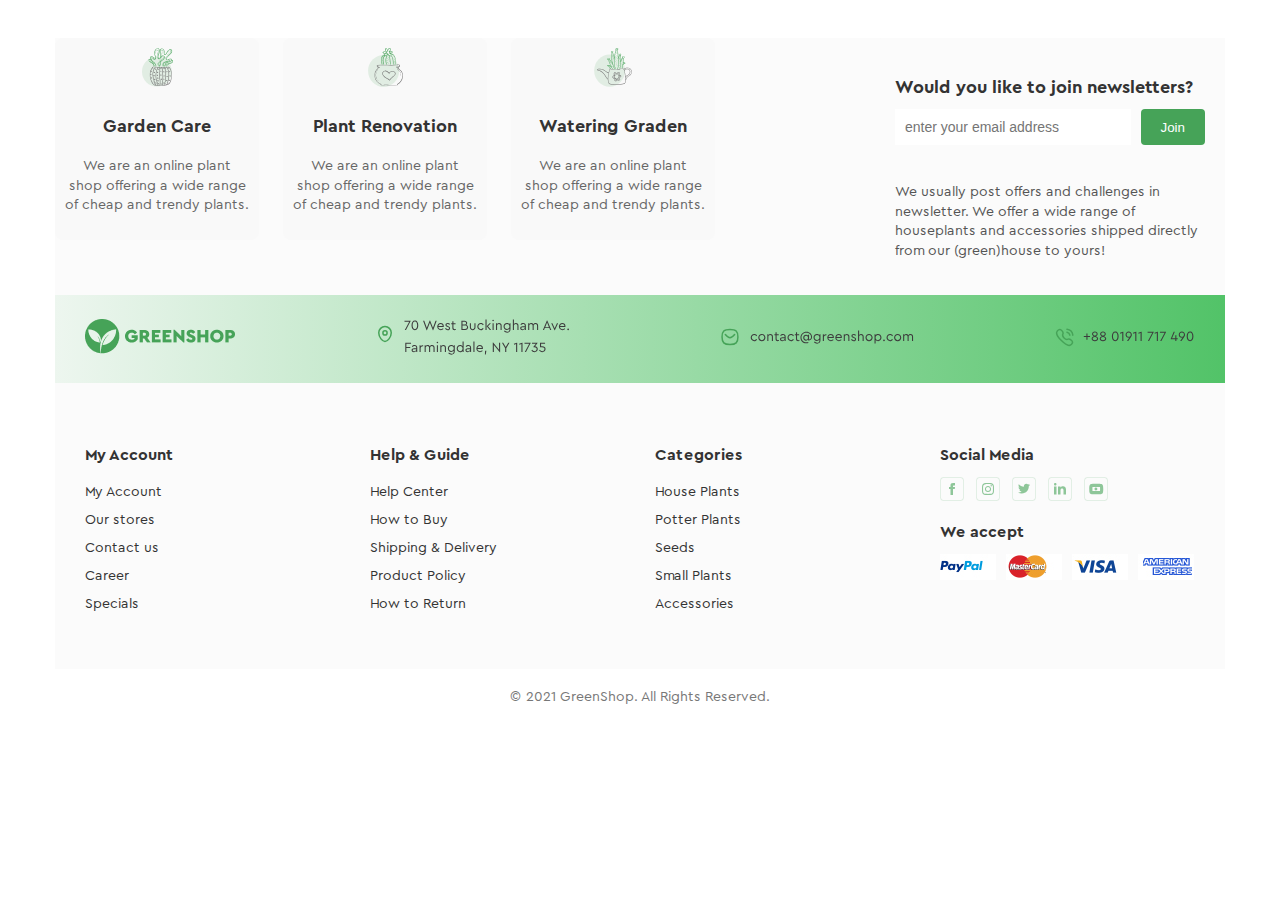
==== commit d9a418df: "ДЗ 11.1. Практика Background" ====
--- a/index.html
+++ b/index.html
@@ -1,82 +1,83 @@
 <!DOCTYPE html>
-<html lang="en">
+<html lang="en" xmlns="http://www.w3.org/1999/html">
 <head>
     <meta charset="UTF-8">
     <title>GreenShop - Categories</title>
     <meta name="viewport" content="width=device-width, initial-scale=1.0">
+    <link rel="stylesheet" href="css/font.css">
     <link rel="stylesheet" href="css/styles.css">
 </head>
 <body>
-<!-- Шапка сайту з логотипом -->
-<div class="container">
-<header class="header">
-    <div class="logo">
-        <img src="images/logo.png" alt="GreenShop">
-    </div>
-
-    <!-- Навігація -->
-    <nav>
-        <ul class="list">
-            <li>
-                <a href="index.html">Home</a>
-            </li>
-            <li>
-                <a href="shop.html">Shop</a>
-            </li>
-            <li>
-                <a href="plant_care.html">Plant Care</a>
-                <ul class="dropdown">
-                    <li><a href="#">Drainage</a></li>
-                    <li><a href="#">Fungicides</a></li>
-                    <li><a href="#">Fertilizer</a></li>
-                    <li class="has-submenu active">
-                        <a href="#">Priming<svg width="10" height="6" viewBox="0 0 7 10" fill="white" xmlns="http://www.w3.org/2000/svg">
-                            <path d="M6.79141 9.05421C7.02467 9.26992 7.02548 9.6204 6.79322 9.83704C6.58208 10.034 6.251 10.0525 6.01729 9.89219L5.95032 9.83873L1.14237 5.39264C0.929677 5.19596 0.910329 4.88737 1.08433 4.67032L1.14233 4.60816L5.95028 0.161336C6.18353 -0.0543896 6.56091 -0.0536639 6.79319 0.162956C7.00435 0.359884 7.0229 0.667444 6.84929 0.883814L6.79144 0.945788L2.40784 5.00061L6.79141 9.05421Z" fill="white"/>
-                        </svg></a>
-                        <ul class="dropdown-level-2">
-                            <li><a href="#">Universal</a></li>
-                            <li><a href="#">For Ficus</a></li>
-                            <li><a href="#">For Cacti</a></li>
-                            <li><a href="#">For Citrus</a></li>
-                            <li><a href="#">For those in bloom</a></li>
-                            <li><a href="#">For Orchids</a></li>
-                        </ul>
-                    </li>
-                </ul>
-            </li>
-            <li>
-                <a href="blogs.html">Blogs</a>
-            </li>
-        </ul>
-    </nav>
-
-    <!-- Кнопка Login (приклад) -->
-    <div class="login-btn">
-        <a href="registration.html">Login</a>
-    </div>
-</header>
-
-<!-- Основний контент сторінки -->
-<div class="container">
-<section class="main-container">
-     <div class="text-content">
-         <p class="welcome-text">WELCOME TO GREENSHOP</p>
-         <h1 class="main-heading">LET'S MAKE A <br> BETTER <span class="highlight">PLANET</span></h1>
-         <p class="description">Wу are online plant shop offering a wide range of cheap and trendy plants.
-         Use our plants to create a unique Urban Jungle. Order your favorite plants!</p>
-         <button class="shop-button">SHOP NOW</button>
-     </div>
-    <div class="image-container">
-        <img src="images/01 2.png" alt="Small image" class="small-image">
-        <img src="images/01 1.png" alt="Big image" class="big-image">
-    </div>
-    </div>
-    </section>
-
-<!-- Підвал сайту -->
-<footer>
-    <p>&copy; 2025 GREENSHOP – усі права захищені</p>
-</footer>
+<!--&lt;!&ndash; Шапка сайту з логотипом &ndash;&gt;-->
+<!--<div class="container">-->
+<!--<header class="header">-->
+<!--    <div class="logo">-->
+<!--        <img src="images/logo.png" alt="GreenShop">-->
+<!--    </div>-->
+
+<!--    &lt;!&ndash; Навігація &ndash;&gt;-->
+<!--    <nav>-->
+<!--        <ul class="list">-->
+<!--            <li>-->
+<!--                <a href="index.html">Home</a>-->
+<!--            </li>-->
+<!--            <li>-->
+<!--                <a href="shop.html">Shop</a>-->
+<!--            </li>-->
+<!--            <li>-->
+<!--                <a href="plant_care.html">Plant Care</a>-->
+<!--                <ul class="dropdown">-->
+<!--                    <li><a href="#">Drainage</a></li>-->
+<!--                    <li><a href="#">Fungicides</a></li>-->
+<!--                    <li><a href="#">Fertilizer</a></li>-->
+<!--                    <li class="has-submenu active">-->
+<!--                        <a href="#">Priming<svg width="10" height="6" viewBox="0 0 7 10" fill="white" xmlns="http://www.w3.org/2000/svg">-->
+<!--                            <path d="M6.79141 9.05421C7.02467 9.26992 7.02548 9.6204 6.79322 9.83704C6.58208 10.034 6.251 10.0525 6.01729 9.89219L5.95032 9.83873L1.14237 5.39264C0.929677 5.19596 0.910329 4.88737 1.08433 4.67032L1.14233 4.60816L5.95028 0.161336C6.18353 -0.0543896 6.56091 -0.0536639 6.79319 0.162956C7.00435 0.359884 7.0229 0.667444 6.84929 0.883814L6.79144 0.945788L2.40784 5.00061L6.79141 9.05421Z" fill="white"/>-->
+<!--                        </svg></a>-->
+<!--                        <ul class="dropdown-level-2">-->
+<!--                            <li><a href="#">Universal</a></li>-->
+<!--                            <li><a href="#">For Ficus</a></li>-->
+<!--                            <li><a href="#">For Cacti</a></li>-->
+<!--                            <li><a href="#">For Citrus</a></li>-->
+<!--                            <li><a href="#">For those in bloom</a></li>-->
+<!--                            <li><a href="#">For Orchids</a></li>-->
+<!--                        </ul>-->
+<!--                    </li>-->
+<!--                </ul>-->
+<!--            </li>-->
+<!--            <li>-->
+<!--                <a href="blogs.html">Blogs</a>-->
+<!--            </li>-->
+<!--        </ul>-->
+<!--    </nav>-->
+
+<!--    &lt;!&ndash; Кнопка Login (приклад) &ndash;&gt;-->
+<!--    <div class="login-btn">-->
+<!--        <a href="registration.html">Login</a>-->
+<!--    </div>-->
+<!--</header>-->
+
+<!--&lt;!&ndash; Основний контент сторінки &ndash;&gt;-->
+<!--<div class="container">-->
+<!--<section class="main-container">-->
+<!--     <div class="text-content">-->
+<!--         <p class="welcome-text">WELCOME TO GREENSHOP</p>-->
+<!--         <h1 class="main-heading">LET'S MAKE A <br> BETTER <span class="highlight">PLANET</span></h1>-->
+<!--         <p class="description">Wу are online plant shop offering a wide range of cheap and trendy plants.-->
+<!--         Use our plants to create a unique Urban Jungle. Order your favorite plants!</p>-->
+<!--         <button class="shop-button">SHOP NOW</button>-->
+<!--     </div>-->
+<!--    <div class="image-container">-->
+<!--        <img src="images/01 2.png" alt="Small image" class="small-image">-->
+<!--        <img src="images/01 1.png" alt="Big image" class="big-image">-->
+<!--    </div>-->
+<!--    </div>-->
+<!--    </section>-->
+
+<!-- Підвал сайту-->
+<!--<footer>-->
+<!--    <p>&copy; 2025 GREENSHOP – усі права захищені</p>-->
+<!--</footer>-->
 <!--<section class="top-section">-->
 <!--<div class="products-container">-->
 <!--<nav class="filter-bar">-->
@@ -130,69 +131,186 @@
 <!--        </div>-->
 <!--    </div>-->
 <!--    </div>-->
-</body>
-</html>
-<!--<section class="top-section">
->>>>>>> Stashed changes
-<div class="card">
-    <img src="images/plant1.png" alt="Summer Cactus & Succulents">
-    <div class="card-content">
-        <h3>Summer Cactus & Succulents</h3>
-        <p>We are an online plant shop offering a wide range of cheap and trendy plants.</p>
-        <a href="#" class="btn">
-            Find More <i class="fas fa-arrow-right"></i>
-        </a>
+
+<!--    <div class="card">-->
+<!--        <img src="images/plant2.png" alt="Styling Trends & Much More">-->
+<!--        <div class="card-content">-->
+<!--            <h3>STYLING TRENDS & MUCH MORE</h3>-->
+<!--            <p>We are an online plant shop offering a wide range of cheap and trendy plants.</p>-->
+<!--            <a href="#" class="btn">-->
+<!--                Find More <i class="fas fa-arrow-right"></i>-->
+<!--            </a>-->
+<!--        </div>-->
+<!--    </div>-->
+<!--</section>-->
+<!--<section class="blog-section">-->
+<!--    <h2>Our Blog Posts</h2>-->
+<!--    <p>We are an online plant shop offering a wide range of cheap and trendy plants.</p>-->
+<!--    <div class="blog-container">-->
+<!--   <div class="blog-card">-->
+<!--       <img src="images/plant3.png" alt="Cactus & Succulent Care Tips">-->
+<!--    <div class="blog-info">-->
+<!--        <span>February 20| Read in 6 minutes</span>-->
+<!--        <h4>Cactus & Succulent Care Tips</h4>-->
+<!--        <p>Cacti are succulents that are easy to care for at home or on the patio.</p>-->
+<!--        <a href="#" class="btn">-->
+<!--            Read More <i class="fas fa-arrow-right"></i>-->
+<!--        </a>-->
+<!--    </div>-->
+<!--   </div>-->
+<!--        <div class="blog-card">-->
+<!--            <img src="images/plant4.png" alt="Top 10 Succulents for Your Home">-->
+<!--            <div class="blog-info">-->
+<!--                <span>February 21| Read in 2 minutes</span>-->
+<!--                <h4>Top 1o Succulents for Your Home</h4>-->
+<!--                <p>Best in hanging baskets. Prefers medium to high light.</p>-->
+<!--                <a href="#" class="btn">-->
+<!--                    Read More <i class="fas fa-arrow-right"></i>-->
+<!--                </a>-->
+<!--            </div>-->
+<!--        </div>-->
+<!--        <div class="blog-card">-->
+<!--            <img src="images/plant5.png" alt="Best Houseplants Room By Room">-->
+<!--            <div class="blog-info">-->
+<!--                <span>February 22| Read in 2 minutes</span>-->
+<!--                <h4>Best Houseplants Room By Room</h4>-->
+<!--                <p>The benefits of houseplants are endless. In addition to...</p>-->
+<!--                <a href="#" class="btn">-->
+<!--                    Read More <i class="fas fa-arrow-right"></i>-->
+<!--                </a>-->
+<!--            </div>-->
+<!--        </div>-->
+<!--    </div>-->
+<!--    </section>-->
+<section class="services-newsletter">
+    <div class="container">
+        <div class="content-wrapper">
+        <div class="services">
+            <div class="service-card">
+                <div class="service-icon service-icon--garden"></div>
+                <h3 class="service-title">Garden Care</h3>
+                <p class="service-desc">
+                    We are an online plant shop offering a wide range of cheap
+                    and trendy plants.
+                </p>
+            </div>
+            <div class="service-card">
+                <div class="service-icon service-icon--renovation"></div>
+                <h3 class="service-title">Plant Renovation</h3>
+                <p class="service-desc">
+                    We are an online plant shop offering a wide range of cheap
+                    and trendy plants.
+                </p>
+            </div>
+            <div class="service-card">
+                <div class="service-icon service-icon--watering"></div>
+                <h3 class="service-title">Watering Graden</h3>
+                <p class="service-desc">
+                    We are an online plant shop offering a wide range of cheap
+                    and trendy plants.
+                </p>
+            </div>
+        </div>
+        <div class="newsletter">
+            <h3 class="newsletter-title">Would you like to join newsletters?</h3>
+            <form class="newsletter-form">
+                <input
+                        type="email"
+                        class="newsletter-input"
+                        placeholder="enter your email address"
+                        required
+                >
+                <button type="submit" class="newsletter-btn">Join</button>
+            </form>
+            <p class="newsletter-desc">
+                We usually post offers and challenges in newsletter. We offer a wide
+                range of houseplants and accessories shipped directly from our
+                (green)house to yours!
+            </p>
+        </div>
+        </div>
+    </div>
+</section>
+<div class="contact-banner-wrapper">
+    <div class="container">
+        <section class="contact-banner">
+        <div class="contact-logo">
+            <img src="images/Logo.png" alt="GreenShop Logo">
+        </div>
+        <div class="contact-item">
+            <div class="contact-icon">
+                <img src="images/Location.svg" alt="Location">
+            </div>
+        </div>
+        <div class="contact-item">
+            <div class="contact-icon">
+                <img src="images/Contact.svg" alt="Email">
+            </div>
+        </div>
+        <div class="contact-item">
+            <div class="contact-icon">
+                <img src="images/Telephone.svg" alt="Phone">
+            </div>
+        </div>
+            </section>
     </div>
 </div>
-    <div class="card">
-        <img src="images/plant2.png" alt="Styling Trends & Much More">
-        <div class="card-content">
-            <h3>STYLING TRENDS & MUCH MORE</h3>
-            <p>We are an online plant shop offering a wide range of cheap and trendy plants.</p>
-            <a href="#" class="btn">
-                Find More <i class="fas fa-arrow-right"></i>
-            </a>
+<footer class="footer">
+    <div class="footer-middle-wrapper">
+        <div class="container">
+    <div class="footer-content">
+        <div class="footer-col">
+            <h4>My Account</h4>
+            <ul>
+                <li><a href="#">My Account</a></li>
+                <li><a href="#">Our stores</a></li>
+                <li><a href="#">Contact us</a></li>
+                <li><a href="#">Career</a></li>
+                <li><a href="#">Specials</a></li>
+            </ul>
+        </div>
+        <div class="footer-col">
+            <h4>Help & Guide</h4>
+            <ul>
+                <li><a href="#">Help Center</a></li>
+                <li><a href="#">How to Buy</a></li>
+                <li><a href="#">Shipping & Delivery</a></li>
+                <li><a href="#">Product Policy</a></li>
+                <li><a href="#">How to Return</a></li>
+            </ul>
+        </div>
+        <div class="footer-col">
+            <h4>Categories</h4>
+            <ul>
+                <li><a href="#">House Plants</a></li>
+                <li><a href="#">Potter Plants</a></li>
+                <li><a href="#">Seeds</a></li>
+                <li><a href="#">Small Plants</a></li>
+                <li><a href="#">Accessories</a></li>
+            </ul>
+        </div>
+        <div class="footer-col">
+            <h4>Social Media</h4>
+            <div class="social-list">
+                <a href="#"><img src="images/facebook.svg" alt="Facebook"></a>
+                <a href="#"><img src="images/instagram.svg" alt="Instagram"></a>
+                <a href="#"><img src="images/twitter.svg" alt="Twitter"></a>
+                <a href="#"><img src="images/linkidin.svg" alt="Linkidin"></a>
+                <a href="#"><img src="images/youtube.svg" alt="YouTube"></a>
+            </div>
+            <h4 class="footer-col-subtitle">We accept</h4>
+            <div class="payments">
+                <span class="sprite paypal"></span>
+                <span class="sprite mastercard"></span>
+                <span class="sprite visa"></span>
+                <span class="sprite amex"></span>
+            </div>
+        </div>
         </div>
     </div>
-</section>
-<section class="blog-section">
-    <h2>Our Blog Posts</h2>
-    <p>We are an online plant shop offering a wide range of cheap and trendy plants.</p>
-    <div class="blog-container">
-   <div class="blog-card">
-       <img src="images/plant3.png" alt="Cactus & Succulent Care Tips">
-    <div class="blog-info">
-        <span>February 20| Read in 6 minutes</span>
-        <h4>Cactus & Succulent Care Tips</h4>
-        <p>Cacti are succulents that are easy to care for at home or on the patio.</p>
-        <a href="#" class="btn">
-            Read More <i class="fas fa-arrow-right"></i>
-        </a>
+    <div class="footer-bottom">
+        <p>© 2021 GreenShop. All Rights Reserved.</p>
     </div>
-   </div>
-        <div class="blog-card">
-            <img src="images/plant4.png" alt="Top 10 Succulents for Your Home">
-            <div class="blog-info">
-                <span>February 21| Read in 2 minutes</span>
-                <h4>Top 1o Succulents for Your Home</h4>
-                <p>Best in hanging baskets. Prefers medium to high light.</p>
-                <a href="#" class="btn">
-                    Read More <i class="fas fa-arrow-right"></i>
-                </a>
-            </div>
-        </div>
-        <div class="blog-card">
-            <img src="images/plant5.png" alt="Best Houseplants Room By Room">
-            <div class="blog-info">
-                <span>February 22| Read in 2 minutes</span>
-                <h4>Best Houseplants Room By Room</h4>
-                <p>The benefits of houseplants are endless. In addition to...</p>
-                <a href="#" class="btn">
-                    Read More <i class="fas fa-arrow-right"></i>
-                </a>
-            </div>
-        </div>
-    </div>
-    </section>
+</footer>
 </body>
 </html>--- a/css/font.css
+++ b/css/font.css
@@ -0,0 +1,26 @@
+@font-face {
+    font-family: 'Cera Pro';
+    src: local('Cera Pro')
+    url('../fonts/CeraPro-Regular.woff2') format('woff2'),
+    url('../fonts/CeraPro-Regular.woff') format('woff');
+    font-weight: 400;
+    font-style: normal;
+}
+
+@font-face {
+    font-family: 'Cera Pro';
+    src: local('Cera Pro')
+    url('../fonts/CeraPro-Bold.woff2') format('woff2'),
+    url('../fonts/CeraPro-Bold.woff') format('woff');
+    font-weight: 700;
+    font-style: normal;
+}
+
+@font-face {
+    font-family: 'Cera Pro';
+    src: local('Cera Pro')
+    url('../fonts/CeraPro-Black.woff2') format('woff2'),
+    url('../fonts/CeraPro-Black.woff') format('woff');
+    font-weight: 900;
+    font-style: normal;
+}--- a/css/styles.css
+++ b/css/styles.css
@@ -1,4 +1,658 @@
 /* Згадка про скидання відступів та шрифтів (опційно) */
+/*!** {*!*/
+/*!*    margin: 0;*!*/
+/*!*    padding: 0;*!*/
+/*!*    box-sizing: border-box;*!*/
+/*!*}*!*/
+
+/*body {*/
+/*    font-family: Arial, sans-serif;*/
+/*}*/
+/*.container {*/
+/*    max-width: 1200px;*/
+/*    margin: 0 auto;*/
+/*    padding: 0 20px; !* Отступы по бокам *!*/
+/*}*/
+/*!* Шапка сайту *!*/
+/*.header {*/
+/*    width: 100%;*/
+/*    max-width: 1200px;*/
+/*    height: 53px;*/
+/*    position: fixed;*/
+/*    top: 30px;*/
+/*    left: 50%;*/
+/*    transform: translateX(-50%);*/
+/*    background-color: transparent !important; !* Принудительная прозрачность *!*/
+/*    display: flex;*/
+/*    align-items: center;*/
+/*    justify-content: space-between;*/
+/*    padding: 0 20px;*/
+/*    box-shadow: none !important; !* Убираем возможные тени *!*/
+/*    border: none; !* Если есть рамка *!*/
+/*    z-index: 1000;*/
+/*}*/
+/*!* Общий контейнер *!*/
+/*.main-container {*/
+/*    width: 1200px;*/
+/*    height: 450px;*/
+/*    margin: 95px auto 40px auto; !* Добавляем отступ снизу *!*/
+/*    display: flex;*/
+/*    align-items: center;*/
+/*    background-color: lightgrey;*/
+/*    justify-content: space-between;*/
+/*}*/
+
+/*!* Текстовый блок *!*/
+/*.welcome-text {*/
+/*    font-size: 16px;*/
+/*    text-transform: uppercase;*/
+/*    color: gray;*/
+/*    margin-bottom: 10px;*/
+/*    margin-left: 0; !* Убираем лишний отступ *!*/
+/*}*/
+
+/*.text-content {*/
+/*    width: 50%;*/
+/*    display: flex;*/
+/*    flex-direction: column;*/
+/*    align-items: flex-start; !* Выровнять весь текст влево *!*/
+/*    text-align: left;*/
+/*    margin-left: 0; !* Убираем отступ *!*/
+/*    padding-left: 0; !* Убираем возможный внутренний отступ *!*/
+/*}*/
+
+/*.main-heading {*/
+/*    font-size: 48px;*/
+/*    font-weight: bold;*/
+/*    margin-bottom: 20px;*/
+/*    margin-left: 0; !* Убираем отступ *!*/
+/*    text-align: left; !* Выравниваем *!*/
+/*}*/
+
+/*.highlight {*/
+/*    color: green; !* Цвет слова PLANET *!*/
+/*}*/
+
+/*.description {*/
+/*    font-size: 18px;*/
+/*    line-height: 1.5;*/
+/*    color: #555;*/
+/*    margin-bottom: 30px; !* Увеличиваем отступ *!*/
+/*}*/
+
+/*.shop-button {*/
+/*    background-color: green;*/
+/*    color: white;*/
+/*    border: none;*/
+/*    padding: 12px 24px;*/
+/*    font-size: 18px;*/
+/*    cursor: pointer;*/
+/*    border-radius: 5px;*/
+/*}*/
+
+/*!* Контейнер изображений *!*/
+
+/*.image-container {*/
+/*    display: flex;*/
+/*    align-items: flex-end; !* Выравниваем изображения по нижнему краю *!*/
+/*    position: relative;*/
+/*}*/
+/*!* Большая картинка *!*/
+/*.big-image {*/
+/*    max-width: 507px;*/
+/*    height: auto;*/
+/*}*/
+
+/*!* Маленькая картинка *!*/
+/*.small-image {*/
+/*    position: absolute;*/
+/*    width: 135px;*/
+/*    height: 135px;*/
+/*    bottom: 15px; !* Выравниваем по нижнему краю *!*/
+/*    right: 300px; !* Двигаем влево, если нужно *!*/
+/*}*/
+/*.logo a {*/
+/*    text-decoration: none;*/
+/*    font-size: 1.5rem;*/
+/*    font-weight: bold;*/
+/*    color: #39A66D; !* Наприклад, зелений відтінок *!*/
+/*}*/
+
+/*!* Стили для списка *!*/
+/*.list {*/
+/*    list-style: none;*/
+/*    display: flex;*/
+/*    align-items: center;*/
+/*    justify-content: center;*/
+/*    gap: 40px;*/
+/*    padding: 0;*/
+/*}*/
+/*.list > li {*/
+/*    position: relative;*/
+/*    padding-bottom: 10px;*/
+/*}*/
+/*.list > li:hover {*/
+/*    border-bottom: 3px solid green;*/
+/*}*/
+/*.list li a:hover {*/
+/*    font-weight: 700; !* шрифт становится жирным *!*/
+/*}*/
+/*!* Стили для первог уровня выпадающего меню *!*/
+/*.dropdown {*/
+/*    position: absolute;*/
+/*    top: calc(100% + 5px);   !* Отступ 5px вниз от основного пункта *!*/
+/*    left: 0;                 !* Начинаем позиционировать от левого края родителя *!*/
+/*    !* Вместо фиксированного width/height задаём min-width и auto-height *!*/
+/*    min-width: 188px;        !* Меню не будет уже 188px, но может расти выше *!*/
+/*    !* Убираем жёсткую height: 143px; чтобы меню подстраивалось под контент *!*/
+
+/*    background-color: #EDF6EE;*/
+/*    !* Можно добавить лёгкую обводку или закругление углов *!*/
+/*    box-shadow: 0 4px 6px rgba(0,0,0,0.1);*/
+
+/*    display: none;           !* Скрыто по умолчанию *!*/
+/*    list-style: none;*/
+/*    margin: 0;               !* Убираем внешние отступы *!*/
+/*    padding: 10px 0;         !* Вертикальные отступы (верх/низ) *!*/
+/*    text-align: left;        !* Текст прижат влево *!*/
+/*}*/
+
+/*!* Стили пунктов в меню, чтобы текст смотрелся аккуратнее *!*/
+/*.dropdown li {*/
+/*    padding: 8px 16px;       !* Внутренние отступы у каждого li *!*/
+/*    color: #333;             !* Тёмный текст на светлом фоне *!*/
+/*    font-size: 16px;         !* Размер шрифта, примерно как на скриншоте *!*/
+/*}*/
+
+/*.dropdown li:hover {*/
+/*    color: black;*/
+/*    font-weight: bold;*/
+/*}*/
+
+/*.dropdown li.has-submenu a {*/
+/*    display: flex;*/
+/*    position: relative;*/
+/*    padding-right: 30px;*/
+/*    color: #333;*/
+/*    text-decoration: none;*/
+/*    white-space: nowrap;*/
+/*}*/
+/*.dropdown li.has-submenu a:hover {*/
+/*    background-color: #39A66D;*/
+/*    color: #fff;*/
+/*    font-weight: bold;*/
+/*}*/
+/*.dropdown li.has-submenu a svg{*/
+/*    position: absolute;*/
+/*    top: 50%;*/
+/*    right: 6px;*/
+/*    transform: translateY(-50%);*/
+/*    width: 10px;*/
+/*    height: 6px;*/
+/*    fill: #333;*/
+/*}*/
+/*!* Стили для второго уровня подменю *!*/
+/*.dropdown-level-2 {*/
+/*    position: absolute;*/
+/*    top: 0;*/
+/*    left: 100%;*/
+/*    list-style-type: none;*/
+/*    margin: 0;*/
+/*    padding: 10px 0;*/
+/*    min-width: 200px;*/
+/*    background-color: #EDF6EE;*/
+/*    color: #333;*/
+/*    box-shadow: 0 4px 6px rgba(0, 0, 0, 0.1);*/
+/*    display: none;*/
+/*    text-align: left;*/
+/*}*/
+/*.dropdown-level-2 li {*/
+/*    padding: 8px 16px;*/
+/*    font-size: 16px;*/
+/*}*/
+/*.dropdown-level-2 li a{*/
+/*    background-color: #EDF6EE !important;*/
+/*    color: #333 !important;*/
+/*}*/
+/*.dropdown-level-2 li:hover {*/
+/*    background-color: #dce7db;*/
+/*}*/
+/*.dropdown li:hover > .dropdown-level-2 {*/
+/*    display: block;*/
+/*}*/
+/*!* Показываем первый уровень меню при наведении *!*/
+/*.list li:hover > .dropdown {*/
+/*    display: block;*/
+/*}*/
+
+/*!* Показываем второй уровень подменю при наведении *!*/
+/*.dropdown li:hover > .dropdown-level-2 {*/
+/*    display: block;*/
+/*}*/
+
+/*!* Убираем стандартное подчеркивание ссылок *!*/
+/*.list a {*/
+/*    text-decoration: none;*/
+/*    color: black;*/
+/*}*/
+/*!* Стили при наведении *!*/
+/*.list li a:hover {*/
+/*    font-weight: bold;*/
+/*    color: black;*/
+/*}*/
+
+/*.login-btn {*/
+/*    display: flex;*/
+/*    align-items: center;*/
+/*    justify-content: center;*/
+/*}*/
+/*.login-btn a {*/
+/*    display: flex;*/
+/*    align-items: center;*/
+/*    justify-content: center;*/
+/*    gap: 8px; !* Расстояние между иконкой и текстом *!*/
+/*    padding: 8px 16px;*/
+/*    background-color: #4C8C57; !* Зеленый фон *!*/
+/*    color: #fff;*/
+/*    font-size: 16px;*/
+/*    font-weight: bold;*/
+/*    text-decoration: none;*/
+/*    border-radius: 8px; !* Закругленные углы *!*/
+/*    border: none;*/
+/*    cursor: pointer;*/
+/*    transition: background-color 0.3s ease;*/
+/*}*/
+
+/*!* Добавляем hover-эффект *!*/
+/*.login-btn a:hover {*/
+/*    background-color: #3A6E44; !* Темно-зеленый при наведении *!*/
+/*}*/
+
+/*!* Стиль для иконки *!*/
+/*.login-btn a i {*/
+/*    font-size: 18px;*/
+/*    color: white;!* Размер иконки *!*/
+/*}*/
+
+/*!* Стилі "героя" сторінки (головний банер) *!*/
+/*.hero {*/
+/*    text-align: center;*/
+/*    padding: 60px 20px;*/
+/*}*/
+
+/*.hero h1 {*/
+/*    font-size: 2.5rem;*/
+/*    margin-bottom: 20px;*/
+/*}*/
+
+/*.hero p {*/
+/*    font-size: 1.2rem;*/
+/*    max-width: 600px;*/
+/*    margin: 0 auto 20px auto;*/
+/*}*/
+
+/*.hero .btn {*/
+/*    display: inline-block;*/
+/*    background-color: #39A66D;*/
+/*    color: #fff;*/
+/*    text-decoration: none;*/
+/*    padding: 12px 24px;*/
+/*    border-radius: 4px;*/
+/*    font-weight: bold;*/
+/*}*/
+
+/*!* Приклад для footer *!*/
+/*footer {*/
+/*    text-align: center;*/
+/*    padding: 20px;*/
+/*    background-color: #f2f2f2;*/
+/*    margin-top: 40px;*/
+/*}*/
+/*    @media (max-width: 768px) {*/
+/*        .main-container {*/
+/*            flex-direction: column; !* Перестроить макет в колонку *!*/
+/*            align-items: center;*/
+/*            text-align: center;*/
+/*        }*/
+
+/*        .text-content {*/
+/*            max-width: 100%;*/
+/*            text-align: center; !* Центрируем текст *!*/
+/*        }*/
+
+/*        .image-container {*/
+/*            flex-direction: column;*/
+/*            align-items: center;*/
+/*            max-width: 100%;*/
+/*        }*/
+
+/*        .big-image {*/
+/*            width: 80%; !* Уменьшаем картинку *!*/
+/*        }*/
+
+/*        .small-image {*/
+/*            width: 90px; !* Делаем меньше *!*/
+/*            margin-bottom: 10px;*/
+/*        }*/
+/*    }*/
+/*@font-face {*/
+/*    font-family: 'CeraPro';*/
+/*    src: url('../fonts/CeraPro-Regular.woff2') format('woff2'),*/
+/*    url('../fonts/CeraPro-Regular.woff') format('woff');*/
+/*    font-weight: 400;*/
+/*    font-style: normal;*/
+/*}*/
+
+/*@font-face {*/
+/*    font-family: 'CeraPro';*/
+/*    src: url('../fonts/CeraPro-Bold.woff2') format('woff2'),*/
+/*    url('../fonts/CeraPro-Bold.woff') format('woff');*/
+/*    font-weight: 700;*/
+/*    font-style: normal;*/
+/*}*/
+/*body {*/
+/*font-family: CeraPro, sans-serif;*/
+/*    margin: 0;*/
+/*    padding: 0;*/
+/*    background-color: #f5f5f5;*/
+/*    text-align: center;*/
+/*}*/
+/*    .top-section {*/
+/*    display: flex;*/
+/*        justify-content: center;*/
+/*        gap: 20px;*/
+/*        padding: 40px;*/
+/*        background-color:white;*/
+/*}*/
+/*    .card{*/
+/*    display:flex;*/
+/*    align-items:center;*/
+/*    background:#fff;*/
+/*    padding:20px;*/
+/*    width:580px;*/
+/*    height:300px;*/
+/*    text-align:left;*/
+/*    border-radius:10px;*/
+/*    box-shadow:0 4px 8px rgba(0,0,0,.1);*/
+/*    }*/
+/*    .card img{*/
+/*        width:250px;*/
+/*        height:285px;*/
+/*        border-radius:10px;*/
+/*    }*/
+/*    .card-content{*/
+/*        text-align: right;*/
+/*    }*/
+/*    .card h3{*/
+/*        font-size:18px;*/
+/*        margin:15px 0;*/
+/*    }*/
+/*    .card p{*/
+/*        font-size:14px;*/
+/*        color:#666;*/
+/*    }*/
+/*.btn::after {*/
+/*    content: " →";  !* Добавляет стрелку *!*/
+/*    font-size: 16px;*/
+/*    margin-left: 5px;*/
+/*}*/
+/*    .btn {*/
+/*        display:inline-block;*/
+/*        padding:10px 15px;*/
+/*        margin-top:10px;*/
+/*        background-color:#4caf50;*/
+/*        color:white;*/
+/*        text-decoration:none;*/
+/*        border-radius:5px;*/
+/*    }*/
+/*    .blog-section{*/
+/*        padding:40px;*/
+/*        background-color: #fff;*/
+/*    }*/
+/*    .blog-section h2 {*/
+/*        font-size:24px;*/
+/*        margin-bottom: 10px;*/
+/*    }*/
+/*    .blog-container {*/
+/*        display: flex;*/
+/*        justify-content: center;*/
+/*        gap: 20px;*/
+/*        flex-wrap: wrap;*/
+/*    }*/
+/*    .blog-card {*/
+/*        background:#fff;*/
+/*        width:300px;*/
+/*        text-align: left;*/
+/*        border-radius:10px;*/
+/*        overflow:hidden;*/
+/*        box-shadow: 0 4px 8px rgba(0, 0, 0, 0.1);*/
+/*    }*/
+/*    .blog-card img {*/
+/*        width:100%;*/
+/*        height:200px;*/
+/*        object-fit: cover;*/
+/*    }*/
+/*    .blog-info{*/
+/*        flex-grow: 1;*/
+/*    }*/
+/*    .blog-info span{*/
+/*        font-size: 12px;*/
+/*        color:#888;*/
+/*    }*/
+/*.blog-info h4{*/
+/*    font-size:18px;*/
+/*    margin: 10px 0;*/
+/*}*/
+/*.blog-info p{*/
+/*    font-size:14px;*/
+/*    color:#666;*/
+/*}*/
+/*.read-more{*/
+/*    display:inline-block;*/
+/*    margin-top:10px;*/
+/*    color:#4caf50;*/
+/*    text-decoration:none;*/
+/*    font-weight: bold;*/
+/*}*/
+/*@media screen and (max-width: 1024px) {*/
+/*    .blog-card {*/
+/*        width: calc(50% - 20px); !* 2 колонки на планшетах *!*/
+/*    }*/
+/*}*/
+
+/*@media screen and (max-width: 768px) {*/
+/*    .blog-card {*/
+/*        width: 100%;*/
+/*    }*/
+/*}*/
+/*    .top-section {*/
+/*        flex-direction: column;*/
+/*        align-items: center;*/
+/*    }*/
+/*    .card {*/
+/*        width: 90%;*/
+/*    }*/
+/*    .btn {*/
+/*        width: auto;*/
+/*    }*/
+/*<<<<<<< Updated upstream*/
+/*}*/
+/*=======*/
+/*body {*/
+/*    font-family: 'CeraPro', sans-serif;*/
+/*    margin: 0;*/
+/*    padding: 0;*/
+/*    background-color: transparent;*/
+/*}*/
+/**,*/
+/**::before,*/
+/**::after {*/
+/*    box-sizing: border-box;*/
+/*}*/
+/*!* Главный контейнер *!*/
+/*.products-container {*/
+/*    width: 838px;*/
+/*    position: relative; !* Чтобы `filter-bar` был относительно него *!*/
+/*    padding-top: 225px; !* Оставляем место для `filter-bar` и `product-grid` *!*/
+/*    margin-left: 105px; !* Делаем отступ слева 105px *!*/
+/*}*/
+
+/*!* Фильтр (меню) *!*/
+/*.filter-bar {*/
+/*    position: absolute;*/
+/*    top: 171px; !* Меню фиксируется на 171px *!*/
+/*    width: 838px;*/
+/*    height: 23px;*/
+/*    display: flex;*/
+/*    justify-content: space-between;*/
+/*    align-items: center;*/
+/*    background-color: transparent;*/
+/*    z-index: 10;*/
+/*    padding: 5px 10px;*/
+/*}*/
+
+/*!* Меню фильтра *!*/
+/*.filter-bar ul {*/
+/*    list-style: none;*/
+/*    display: flex;*/
+/*    gap: 20px;*/
+/*    padding: 0;*/
+/*    margin: 0;*/
+/*}*/
+
+/*.filter-bar a {*/
+/*    text-decoration: none;*/
+/*    color: black;*/
+/*    padding: 3px 0; !* Немного отступа, чтобы линия не прилегала к тексту *!*/
+/*    transition: color 0.3s; !* Плавный переход цвета *!*/
+/*}*/
+
+/*.filter-bar a:hover {*/
+/*    color: #46A358;*/
+/*    border-bottom: 2px solid #46A358; !* Зеленая линия снизу при наведении *!*/
+/*}*/
+/*.filter-bar select {*/
+/*    border: none;*/
+/*    outline: none;*/
+/*    background: transparent;*/
+/*    font-family: inherit;*/
+/*    font-size: inherit;*/
+/*    cursor: pointer;*/
+/*}*/
+/*!* Контейнер товаров *!*/
+/*.product-grid {*/
+/*    display: grid;*/
+/*    grid-template-columns: repeat(3, 258px);*/
+/*    grid-template-rows: 350px;*/
+/*    gap: 20px;*/
+/*    justify-content: center;*/
+/*    align-items: center;*/
+/*    width: 838px;*/
+/*}*/
+
+/*!* Карточка товара *!*/
+/*.product-card {*/
+/*    width: 258px;          !* Размер карточки (пример) *!*/
+/*    !* Высоту можешь задать или оставить auto *!*/
+/*    background-color: transparent;*/
+/*    text-align: center;    !* По умолчанию содержимое будет по центру *!*/
+/*    padding: 10px;         !* Внутренний отступ, если нужно *!*/
+/*    margin: 0 20px;        !* Отступ между карточками *!*/
+/*    box-sizing: border-box;*/
+/*}*/
+
+/*!* Изображение *!*/
+/*.product-card img {*/
+/*    display: block;*/
+/*    margin: 0 auto;        !* Горизонтальное выравнивание по центру *!*/
+/*    width: 250px;*/
+/*    height: 250px;*/
+/*    background-color: transparent;*/
+/*}*/
+
+/*.name, .price {*/
+/*    text-align: left;      !* Выровнять текст по левому краю *!*/
+/*    margin-left: 10px;     !* Небольшой отступ слева *!*/
+/*    margin-right: 10px;    !* Чтобы текст не прилипал справа *!*/
+/*    box-sizing: border-box;*/
+/*}*/
+/*.name {*/
+/*    font-weight: normal;*/
+/*    margin-top: 5px;*/
+/*}*/
+
+/*.price {*/
+/*    font-size: 14px;*/
+/*    color: #46A358;        !* Зеленый цвет для цены *!*/
+/*    margin-top: 3px;*/
+/*}*/
+/*.product-card {*/
+/*    position: relative;*/
+/*    width: 258px;*/
+/*    height: 350px;*/
+/*    background: transparent;*/
+/*    text-align: center;*/
+/*    overflow: hidden;*/
+/*    transition: transform 0.3s ease-in-out;*/
+/*}*/
+
+/*!* Эффект увеличения карточки при наведении *!*/
+/*.product-card:hover {*/
+/*    transform: scale(1.05);*/
+/*}*/
+
+/*!* Стили для блока с иконками *!*/
+/*.product-icons {*/
+/*    display: flex;*/
+/*    justify-content: center;  !* Центрируем иконки *!*/
+/*    gap: 10px;  !* Расстояние между иконками *!*/
+/*    margin-top: 10px; !* Отступ сверху *!*/
+/*}*/
+
+/*.product-icons img {*/
+/*    width: 24px; !* Размер иконок *!*/
+/*    height: 24px;*/
+/*    cursor: pointer; !* Добавляем курсор *!*/
+/*    transition: transform 0.3s ease; !* Анимация *!*/
+/*}*/
+
+/*.product-icons img:hover {*/
+/*    transform: scale(1.2); !* Увеличение при наведении *!*/
+/*}*/
+/*}*/
+/*.icon-cart {*/
+/*    width: 30px;*/
+/*    height: 30px;*/
+/*}*/
+/*.icon-heart {*/
+/*    width: 24px;*/
+/*    height: 24px;*/
+/*}*/
+/*!* Показываем иконки при наведении *!*/
+/*.product-card:hover .product-icons {*/
+/*    opacity: 1;*/
+/*}*/
+
+/*!* Стили для скидки *!*/
+/*.discount-badge {*/
+/*    position: absolute;*/
+/*    top: 10px;*/
+/*    left: 10px;*/
+/*    background: #46A358;*/
+/*    color: white;*/
+/*    padding: 5px 10px;*/
+/*    font-size: 14px;*/
+/*    font-weight: bold;*/
+/*    border-radius: 5px;*/
+/*}*/
+
+/*!* Стили для старой цены *!*/
+/*.old-price {*/
+/*    color: gray;*/
+/*    text-decoration: line-through;*/
+/*    font-size: 14px;*/
+/*    margin-left: 5px;*/
+/*}*/
 /** {*/
 /*    margin: 0;*/
 /*    padding: 0;*/
@@ -6,651 +660,229 @@
 /*}*/
 
 body {
-    font-family: Arial, sans-serif;
+    font-family: 'Cera Pro', Arial, sans-serif;
+    color: #333;
+}
+.services-newsletter {
+    background-color: #fff;
+    padding: 30px 0 0 0;
+}
+.container {
+    max-width: 1200px;
+    width: 100%;
+    margin: 0 auto;
+    padding: 0 15px;
+}
+.content-wrapper {
+    display: flex;
+    justify-content: space-between;
+    background-color: #FBFBFB;
+    align-items: flex-start;
+    gap: 30px;
+    flex-wrap: nowrap;
+}
+.services {
+    display: flex;
+    flex-direction: row;
+    gap: 24px;
+}
+.service-card {
+    width: 204px;
+    background-color: #f9f9f9;
+    padding: 10px;
+    box-sizing: border-box;
+    border-radius: 8px;
+    text-align: center;
+    display: flex;
+    flex-direction: column;
+    justify-content: space-between;
+    height: 202px;
+}
+.service-icon {
+    width: 50px;
+    height: 50px;
+    margin: 0 auto 10px;
+    background-repeat: no-repeat;
+    background-position: center;
+    background-size: contain;
+}
+.service-icon--garden {
+    background-image: url('../images/Garden Care.svg');
+}
+.service-icon--renovation {
+    background-image: url('../images/Plant Renovation.svg');
+}
+.service-icon--watering {
+    background-image: url('../images/Watering Garden.svg');
+}
+.service-title {
+    font-size: 18px;
+    margin-bottom: 5px;
+}
+.service-desc {
+    font-size: 14px;
+    color: #666;
+    line-height: 1.4;
+}
+.newsletter {
+    width: 350px;
+    padding: 20px;
+    background-color:  #FBFBFB;
+    border-radius: 8px;
+    box-sizing: border-box;
+    display: flex;
+    flex-direction: column;
+    justify-content: space-between;
+    align-items: flex-start;
+    text-align: left;
+    height: 100%;
+}
+.newsletter-title {
+    font-size: 18px;
+    margin-bottom: 10px;
+}
+.newsletter-form {
+    display: flex;
+    gap: 10px;
+    margin-bottom: 24px;
+    width: 100%;
+}
+.newsletter-input {
+    flex: 1;
+    padding: 10px;
+    font-size: 14px;
+    border: none;
+}
+.newsletter-btn {
+    padding: 10px 20px;
+    background-color: #46A358;
+    color: white;
+    border: none;
+    border-radius: 4px;
+    cursor: pointer;
+}
+.newsletter-desc {
+    font-size: 14px;
+    line-height: 1.4;
+    color: #555;
 }
 .container {
     max-width: 1200px;
     margin: 0 auto;
-    padding: 0 20px; /* Отступы по бокам */
-}
-/* Шапка сайту */
-.header {
+    padding: 0 15px;
     width: 100%;
-    max-width: 1200px;
-    height: 53px;
-    position: fixed;
-    top: 30px;
-    left: 50%;
-    transform: translateX(-50%);
-    background-color: transparent !important; /* Принудительная прозрачность */
-    display: flex;
-    align-items: center;
-    justify-content: space-between;
-    padding: 0 20px;
-    box-shadow: none !important; /* Убираем возможные тени */
-    border: none; /* Если есть рамка */
-    z-index: 1000;
-}
-/* Общий контейнер */
-.main-container {
-    width: 1200px;
-    height: 450px;
-    margin: 95px auto 40px auto; /* Добавляем отступ снизу */
-    display: flex;
-    align-items: center;
-    background-color: lightgrey;
-    justify-content: space-between;
-}
-
-/* Текстовый блок */
-.welcome-text {
-    font-size: 16px;
-    text-transform: uppercase;
-    color: gray;
-    margin-bottom: 10px;
-    margin-left: 0; /* Убираем лишний отступ */
-}
-
-.text-content {
-    width: 50%;
-    display: flex;
-    flex-direction: column;
-    align-items: flex-start; /* Выровнять весь текст влево */
-    text-align: left;
-    margin-left: 0; /* Убираем отступ */
-    padding-left: 0; /* Убираем возможный внутренний отступ */
-}
-
-.main-heading {
-    font-size: 48px;
-    font-weight: bold;
-    margin-bottom: 20px;
-    margin-left: 0; /* Убираем отступ */
-    text-align: left; /* Выравниваем */
-}
-
-.highlight {
-    color: green; /* Цвет слова PLANET */
-}
-
-.description {
-    font-size: 18px;
-    line-height: 1.5;
-    color: #555;
-    margin-bottom: 30px; /* Увеличиваем отступ */
-}
-
-.shop-button {
-    background-color: green;
-    color: white;
-    border: none;
-    padding: 12px 24px;
-    font-size: 18px;
-    cursor: pointer;
-    border-radius: 5px;
-}
-
-/* Контейнер изображений */
-
-.image-container {
-    display: flex;
-    align-items: flex-end; /* Выравниваем изображения по нижнему краю */
-    position: relative;
-}
-/* Большая картинка */
-.big-image {
-    max-width: 507px;
-    height: auto;
-}
-
-/* Маленькая картинка */
-.small-image {
-    position: absolute;
-    width: 135px;
-    height: 135px;
-    bottom: 15px; /* Выравниваем по нижнему краю */
-    right: 300px; /* Двигаем влево, если нужно */
-}
-.logo a {
-    text-decoration: none;
-    font-size: 1.5rem;
-    font-weight: bold;
-    color: #39A66D; /* Наприклад, зелений відтінок */
-}
-
-/* Стили для списка */
-.list {
-    list-style: none;
-    display: flex;
-    align-items: center;
-    justify-content: center;
-    gap: 40px;
-    padding: 0;
-}
-.list > li {
-    position: relative;
-    padding-bottom: 10px;
-}
-.list > li:hover {
-    border-bottom: 3px solid green;
-}
-.list li a:hover {
-    font-weight: 700; /* шрифт становится жирным */
-}
-/* Стили для первог уровня выпадающего меню */
-.dropdown {
-    position: absolute;
-    top: calc(100% + 5px);   /* Отступ 5px вниз от основного пункта */
-    left: 0;                 /* Начинаем позиционировать от левого края родителя */
-    /* Вместо фиксированного width/height задаём min-width и auto-height */
-    min-width: 188px;        /* Меню не будет уже 188px, но может расти выше */
-    /* Убираем жёсткую height: 143px; чтобы меню подстраивалось под контент */
-
-    background-color: #EDF6EE;
-    /* Можно добавить лёгкую обводку или закругление углов */
-    box-shadow: 0 4px 6px rgba(0,0,0,0.1);
-
-    display: none;           /* Скрыто по умолчанию */
-    list-style: none;
-    margin: 0;               /* Убираем внешние отступы */
-    padding: 10px 0;         /* Вертикальные отступы (верх/низ) */
-    text-align: left;        /* Текст прижат влево */
-}
-
-/* Стили пунктов в меню, чтобы текст смотрелся аккуратнее */
-.dropdown li {
-    padding: 8px 16px;       /* Внутренние отступы у каждого li */
-    color: #333;             /* Тёмный текст на светлом фоне */
-    font-size: 16px;         /* Размер шрифта, примерно как на скриншоте */
-}
-
-.dropdown li:hover {
-    color: black;
-    font-weight: bold;
-}
-
-.dropdown li.has-submenu a {
-    display: flex;
-    position: relative;
-    padding-right: 30px;
-    color: #333;
-    text-decoration: none;
-    white-space: nowrap;
-}
-.dropdown li.has-submenu a:hover {
-    background-color: #39A66D;
-    color: #fff;
-    font-weight: bold;
-}
-.dropdown li.has-submenu a svg{
-    position: absolute;
-    top: 50%;
-    right: 6px;
-    transform: translateY(-50%);
-    width: 10px;
-    height: 6px;
-    fill: #333;
-}
-/* Стили для второго уровня подменю */
-.dropdown-level-2 {
-    position: absolute;
-    top: 0;
-    left: 100%;
-    list-style-type: none;
-    margin: 0;
-    padding: 10px 0;
-    min-width: 200px;
-    background-color: #EDF6EE;
-    color: #333;
-    box-shadow: 0 4px 6px rgba(0, 0, 0, 0.1);
-    display: none;
-    text-align: left;
-}
-.dropdown-level-2 li {
-    padding: 8px 16px;
-    font-size: 16px;
-}
-.dropdown-level-2 li a{
-    background-color: #EDF6EE !important;
-    color: #333 !important;
-}
-.dropdown-level-2 li:hover {
-    background-color: #dce7db;
-}
-.dropdown li:hover > .dropdown-level-2 {
-    display: block;
-}
-/* Показываем первый уровень меню при наведении */
-.list li:hover > .dropdown {
-    display: block;
-}
-
-/* Показываем второй уровень подменю при наведении */
-.dropdown li:hover > .dropdown-level-2 {
-    display: block;
-}
-
-/* Убираем стандартное подчеркивание ссылок */
-.list a {
-    text-decoration: none;
-    color: black;
-}
-/* Стили при наведении */
-.list li a:hover {
-    font-weight: bold;
-    color: black;
-}
-
-.login-btn {
-    display: flex;
-    align-items: center;
-    justify-content: center;
-}
-.login-btn a {
-    display: flex;
-    align-items: center;
-    justify-content: center;
-    gap: 8px; /* Расстояние между иконкой и текстом */
-    padding: 8px 16px;
-    background-color: #4C8C57; /* Зеленый фон */
-    color: #fff;
-    font-size: 16px;
-    font-weight: bold;
-    text-decoration: none;
-    border-radius: 8px; /* Закругленные углы */
-    border: none;
-    cursor: pointer;
-    transition: background-color 0.3s ease;
-}
-
-/* Добавляем hover-эффект */
-.login-btn a:hover {
-    background-color: #3A6E44; /* Темно-зеленый при наведении */
-}
-
-/* Стиль для иконки */
-.login-btn a i {
-    font-size: 18px;
-    color: white;/* Размер иконки */
-}
-
-/* Стилі "героя" сторінки (головний банер) */
-.hero {
-    text-align: center;
-    padding: 60px 20px;
-}
-
-.hero h1 {
-    font-size: 2.5rem;
-    margin-bottom: 20px;
-}
-
-.hero p {
-    font-size: 1.2rem;
-    max-width: 600px;
-    margin: 0 auto 20px auto;
-}
-
-.hero .btn {
-    display: inline-block;
-    background-color: #39A66D;
-    color: #fff;
-    text-decoration: none;
-    padding: 12px 24px;
-    border-radius: 4px;
-    font-weight: bold;
-}
-
-/* Приклад для footer */
-footer {
-    text-align: center;
-    padding: 20px;
-    background-color: #f2f2f2;
-    margin-top: 40px;
-}
-    @media (max-width: 768px) {
-        .main-container {
-            flex-direction: column; /* Перестроить макет в колонку */
-            align-items: center;
-            text-align: center;
-        }
-
-        .text-content {
-            max-width: 100%;
-            text-align: center; /* Центрируем текст */
-        }
-
-        .image-container {
-            flex-direction: column;
-            align-items: center;
-            max-width: 100%;
-        }
-
-        .big-image {
-            width: 80%; /* Уменьшаем картинку */
-        }
-
-        .small-image {
-            width: 90px; /* Делаем меньше */
-            margin-bottom: 10px;
-        }
-    }
-@font-face {
-    font-family: 'CeraPro';
-    src: url('../fonts/CeraPro-Regular.woff2') format('woff2'),
-    url('../fonts/CeraPro-Regular.woff') format('woff');
-    font-weight: 400;
-    font-style: normal;
-}
-
-@font-face {
-    font-family: 'CeraPro';
-    src: url('../fonts/CeraPro-Bold.woff2') format('woff2'),
-    url('../fonts/CeraPro-Bold.woff') format('woff');
-    font-weight: 700;
-    font-style: normal;
-}
-body {
-font-family: CeraPro, sans-serif;
-    margin: 0;
-    padding: 0;
-    background-color: #f5f5f5;
-    text-align: center;
-}
-    .top-section {
-    display: flex;
-        justify-content: center;
-        gap: 20px;
-        padding: 40px;
-        background-color:white;
-}
-    .card{
-    display:flex;
-    align-items:center;
-    background:#fff;
-    padding:20px;
-    width:580px;
-    height:300px;
-    text-align:left;
-    border-radius:10px;
-    box-shadow:0 4px 8px rgba(0,0,0,.1);
-    }
-    .card img{
-        width:250px;
-        height:285px;
-        border-radius:10px;
-    }
-    .card-content{
-        text-align: right;
-    }
-    .card h3{
-        font-size:18px;
-        margin:15px 0;
-    }
-    .card p{
-        font-size:14px;
-        color:#666;
-    }
-.btn::after {
-    content: " →";  /* Добавляет стрелку */
-    font-size: 16px;
-    margin-left: 5px;
-}
-    .btn {
-        display:inline-block;
-        padding:10px 15px;
-        margin-top:10px;
-        background-color:#4caf50;
-        color:white;
-        text-decoration:none;
-        border-radius:5px;
-    }
-    .blog-section{
-        padding:40px;
-        background-color: #fff;
-    }
-    .blog-section h2 {
-        font-size:24px;
-        margin-bottom: 10px;
-    }
-    .blog-container {
-        display: flex;
-        justify-content: center;
-        gap: 20px;
-        flex-wrap: wrap;
-    }
-    .blog-card {
-        background:#fff;
-        width:300px;
-        text-align: left;
-        border-radius:10px;
-        overflow:hidden;
-        box-shadow: 0 4px 8px rgba(0, 0, 0, 0.1);
-    }
-    .blog-card img {
-        width:100%;
-        height:200px;
-        object-fit: cover;
-    }
-    .blog-info{
-        flex-grow: 1;
-    }
-    .blog-info span{
-        font-size: 12px;
-        color:#888;
-    }
-.blog-info h4{
-    font-size:18px;
-    margin: 10px 0;
-}
-.blog-info p{
-    font-size:14px;
-    color:#666;
-}
-.read-more{
-    display:inline-block;
-    margin-top:10px;
-    color:#4caf50;
-    text-decoration:none;
-    font-weight: bold;
-}
-@media screen and (max-width: 1024px) {
-    .blog-card {
-        width: calc(50% - 20px); /* 2 колонки на планшетах */
-    }
-}
-
-@media screen and (max-width: 768px) {
-    .blog-card {
-        width: 100%;
-    }
-}
-    .top-section {
-        flex-direction: column;
-        align-items: center;
-    }
-    .card {
-        width: 90%;
-    }
-    .btn {
-        width: auto;
-    }
-<<<<<<< Updated upstream
-}
-=======
-body {
-    font-family: 'CeraPro', sans-serif;
-    margin: 0;
-    padding: 0;
-    background-color: transparent;
-}
-*,
-*::before,
-*::after {
     box-sizing: border-box;
 }
-/* Главный контейнер */
-.products-container {
-    width: 838px;
-    position: relative; /* Чтобы `filter-bar` был относительно него */
-    padding-top: 225px; /* Оставляем место для `filter-bar` и `product-grid` */
-    margin-left: 105px; /* Делаем отступ слева 105px */
-}
-
-/* Фильтр (меню) */
-.filter-bar {
-    position: absolute;
-    top: 171px; /* Меню фиксируется на 171px */
-    width: 838px;
-    height: 23px;
+.contact-banner-wrapper {
+    margin-bottom: 0;
+    padding-bottom: 0;
+}
+.contact-banner {
+    height: 88px;
+    background: linear-gradient(to right, #EDF6EF 0%, #52C368 100%);
     display: flex;
     justify-content: space-between;
     align-items: center;
+    padding: 0 30px;
+    box-sizing: border-box;
+}
+.contact-logo img {
+    max-height: 40px;
+}
+.contact-item {
+    display: flex;
+    align-items: center;
+    gap: 10px;
+    font-size: 14px;
+    color: #333;
+}
+.footer-middle-wrapper {
     background-color: transparent;
-    z-index: 10;
-    padding: 5px 10px;
-}
-
-/* Меню фильтра */
-.filter-bar ul {
+    padding: 40px 0;
+    margin-top: 0;
+    padding-top: 0;
+}
+.footer-content {
+    background-color:  #FBFBFB;
+    padding: 40px 30px;
+    display: flex;
+    justify-content: space-between;
+    flex-wrap: wrap;
+    gap: 20px;
+    box-sizing: border-box;
+    border-radius: 0;
+}
+.footer-col {
+    width: 23%;
+    min-width: 200px;
+}
+.footer-col h4 {
+    font-size: 16px;
+    font-weight: bold;
+    margin-bottom: 12px;
+}
+.footer-col ul {
     list-style: none;
-    display: flex;
-    gap: 20px;
     padding: 0;
-    margin: 0;
-}
-
-.filter-bar a {
+}
+.footer-col ul li {
+    margin-bottom: 8px;
+}
+.footer-col a {
     text-decoration: none;
-    color: black;
-    padding: 3px 0; /* Немного отступа, чтобы линия не прилегала к тексту */
-    transition: color 0.3s; /* Плавный переход цвета */
-}
-
-.filter-bar a:hover {
-    color: #46A358;
-    border-bottom: 2px solid #46A358; /* Зеленая линия снизу при наведении */
-}
-.filter-bar select {
-    border: none;
-    outline: none;
-    background: transparent;
-    font-family: inherit;
-    font-size: inherit;
-    cursor: pointer;
-}
-/* Контейнер товаров */
-.product-grid {
-    display: grid;
-    grid-template-columns: repeat(3, 258px);
-    grid-template-rows: 350px;
-    gap: 20px;
-    justify-content: center;
-    align-items: center;
-    width: 838px;
-}
-
-/* Карточка товара */
-.product-card {
-    width: 258px;          /* Размер карточки (пример) */
-    /* Высоту можешь задать или оставить auto */
-    background-color: transparent;
-    text-align: center;    /* По умолчанию содержимое будет по центру */
-    padding: 10px;         /* Внутренний отступ, если нужно */
-    margin: 0 20px;        /* Отступ между карточками */
-    box-sizing: border-box;
-}
-
-/* Изображение */
-.product-card img {
-    display: block;
-    margin: 0 auto;        /* Горизонтальное выравнивание по центру */
-    width: 250px;
-    height: 250px;
-    background-color: transparent;
-}
-
-.name, .price {
-    text-align: left;      /* Выровнять текст по левому краю */
-    margin-left: 10px;     /* Небольшой отступ слева */
-    margin-right: 10px;    /* Чтобы текст не прилипал справа */
-    box-sizing: border-box;
-}
-.name {
-    font-weight: normal;
-    margin-top: 5px;
-}
-
-.price {
+    color: #333;
     font-size: 14px;
-    color: #46A358;        /* Зеленый цвет для цены */
-    margin-top: 3px;
-}
-.product-card {
-    position: relative;
-    width: 258px;
-    height: 350px;
-    background: transparent;
+}
+
+.footer-bottom {
+    background-color: #e8f5e9;
+    padding: 10px 0;
     text-align: center;
-    overflow: hidden;
-    transition: transform 0.3s ease-in-out;
-}
-
-/* Эффект увеличения карточки при наведении */
-.product-card:hover {
-    transform: scale(1.05);
-}
-
-/* Стили для блока с иконками */
-.product-icons {
-    display: flex;
-    justify-content: center;  /* Центрируем иконки */
-    gap: 10px;  /* Расстояние между иконками */
-    margin-top: 10px; /* Отступ сверху */
-}
-
-.product-icons img {
-    width: 24px; /* Размер иконок */
-    height: 24px;
-    cursor: pointer; /* Добавляем курсор */
-    transition: transform 0.3s ease; /* Анимация */
-}
-
-.product-icons img:hover {
-    transform: scale(1.2); /* Увеличение при наведении */
-}
-}
-.icon-cart {
-    width: 30px;
-    height: 30px;
-}
-.icon-heart {
+    font-size: 14px;
+    color: #777;
+}
+.footer-col ul li {
+    margin-bottom: 8px;
+}
+.footer-col a {
+    text-decoration: none;
+    color: #333;
+    font-size: 14px;
+}
+.social-list a {
     width: 24px;
     height: 24px;
-}
-/* Показываем иконки при наведении */
-.product-card:hover .product-icons {
-    opacity: 1;
-}
-
-/* Стили для скидки */
-.discount-badge {
-    position: absolute;
-    top: 10px;
-    left: 10px;
-    background: #46A358;
-    color: white;
-    padding: 5px 10px;
+    display: inline-block;
+    margin-right: 8px;
+    vertical-align: middle;
+}
+.footer-col img {
+    width: 24px;
+    height: 24px;
+    display: inline-block;
+    margin-right: 8px;
+    vertical-align: middle;
+}
+.payments {
+    display: flex;
+    gap: 10px;
+}
+.payments .sprite {
+    background: url('../images/payment.png') no-repeat;
+    display: inline-block;
+    width: 56px;
+    height: 26px;
+    background-size: 224px 26px;
+}
+.payments .sprite.paypal { background-position: 0 0; }
+.payments .sprite.mastercard { background-position: -56px 0; }
+.payments .sprite.visa { background-position: -112px 0; }
+.payments .sprite.amex { background-position: -168px 0; }
+
+.footer-bottom {
+    background-color: transparent;
+    padding: 5px 0;
+    text-align: center;
     font-size: 14px;
-    font-weight: bold;
-    border-radius: 5px;
-}
-
-/* Стили для старой цены */
-.old-price {
-    color: gray;
-    text-decoration: line-through;
-    font-size: 14px;
-    margin-left: 5px;
-}
->>>>>>> Stashed changes
+    color: #777;
+}